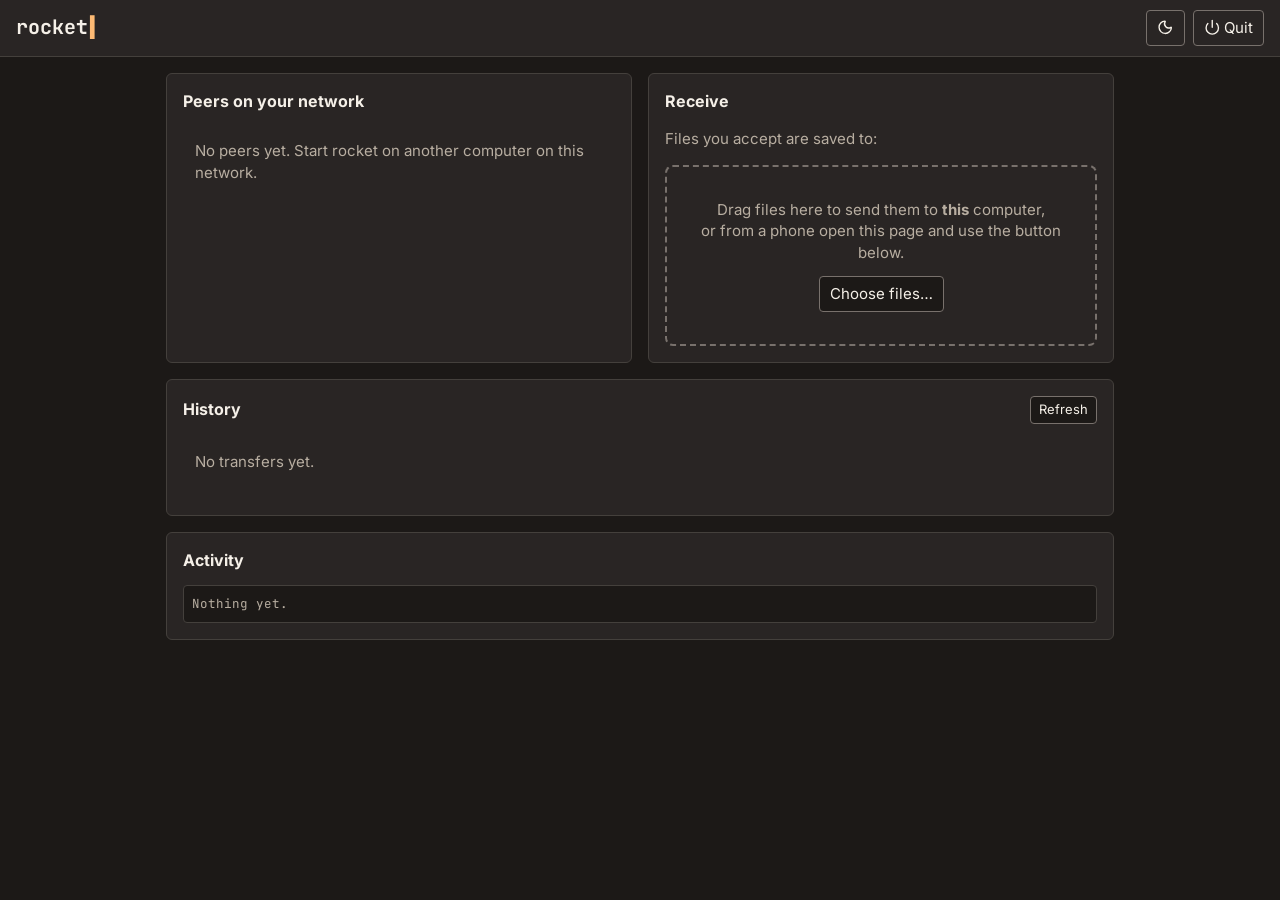
==== web/index.html @ 2f435c1a "feat: transfer manager, cancel and history Add a transfer manager that tracks transfers in both dire" ====
<!doctype html>
<html lang="en" data-theme="dark">
<head>
<meta charset="utf-8">
<meta name="viewport" content="width=device-width, initial-scale=1">
<meta name="color-scheme" content="dark light">
<title>rocket - LAN file transfer</title>
<script src="theme.js"></script>
<link rel="stylesheet" href="styles.css">
<script src="app.js" defer></script>
<script src="vendor/alpine.min.js" defer></script>
</head>
<body>
<a class="skip" href="#main">Skip to content</a>
<div x-data="app()" x-init="init()">
  <header class="bar" role="banner">
    <h1 class="mono">rocket</h1>
    <span class="muted" x-show="self.name">this host: <strong x-text="self.name"></strong>
      <span class="fp mono" x-text="self.fingerprint"></span></span>
    <div class="hdrtools">
      <button type="button" class="themebtn ghost" :aria-pressed="theme==='light'" @click="toggleTheme()"
        :title="theme==='dark' ? 'Switch to light theme' : 'Switch to dark theme'">
        <svg class="ico" aria-hidden="true"><use :href="theme==='dark' ? 'icons.svg#i-moon' : 'icons.svg#i-sun'"></use></svg>
        <span class="sr">Toggle theme</span>
      </button>
      <button type="button" class="ghost" @click="quit()" title="Quit rocket">
        <svg class="ico" aria-hidden="true"><use href="icons.svg#i-power"></use></svg> Quit
      </button>
    </div>
  </header>

  <main id="main">
    <!-- Incoming offers (trust-on-first-use prompts) -->
    <section aria-label="Incoming" x-show="offers.length">
      <template x-for="o in offers" :key="o.id">
        <div class="offer">
          <div><strong x-text="o.sender_name"></strong> wants to send you
            <template x-if="o.files <= 1">
              <span><strong x-text="o.name"></strong> <span class="muted" x-text="fmtSize(o.size)"></span></span>
            </template>
            <template x-if="o.files > 1">
              <span><strong x-text="o.files + ' files'"></strong> <span class="muted" x-text="fmtSize(o.size)"></span></span>
            </template>
          </div>
          <ul class="plain meta" x-show="o.files > 1" aria-label="First items in this offer">
            <template x-for="n in (o.names || [])" :key="n"><li x-text="n"></li></template>
            <li x-show="(o.names || []).length >= 5">…</li>
          </ul>
          <div class="meta" x-show="o.sender_fp">fingerprint <span x-text="o.sender_fp"></span></div>
          <div class="row">
            <label class="check" x-show="o.sender_fp"><input type="checkbox" x-model="o._trust"> Always accept from this host</label>
            <button type="button" class="primary" @click="decide(o, true)">Accept</button>
            <button type="button" @click="decide(o, false)">Decline</button>
          </div>
        </div>
      </template>
    </section>

    <div class="grid">
      <!-- Peers + send -->
      <section class="card" aria-label="Peers">
        <h2>Peers on your network</h2>
        <ul class="plain">
          <template x-for="p in peers" :key="p.fp">
            <li class="peer">
              <svg class="ico" aria-hidden="true"><use href="icons.svg#i-monitor"></use></svg>
              <div class="who">
                <div class="nm" x-text="p.name"></div>
                <div class="fp" x-text="p.fp + ' · ' + p.os"></div>
              </div>
              <div class="act">
                <button type="button" class="primary" @click="pickFor(p, false)">Send files…</button>
                <button type="button" @click="pickFor(p, true)">Send folder…</button>
              </div>
            </li>
          </template>
        </ul>
        <p class="empty" x-show="!peers.length">No peers yet. Start rocket on another computer on this network.</p>
        <input type="file" x-ref="file" class="sr" multiple tabindex="-1" aria-hidden="true" @change="onPicked('file')">
        <input type="file" x-ref="folder" class="sr" webkitdirectory multiple tabindex="-1" aria-hidden="true" @change="onPicked('folder')">
      </section>

      <!-- Receive + drop -->
      <section class="card" aria-label="Receive">
        <h2>Receive</h2>
        <p class="muted">Files you accept are saved to:</p>
        <p class="mono" x-text="self.downloadDir"></p>
        <div class="drop" :class="{over:dragOver}"
          @dragover.prevent="dragOver=true" @dragleave="dragOver=false" @drop.prevent="onDrop($event)">
          Drag files here to send them to <strong>this</strong> computer,<br>or from a phone open this page and use the button below.
          <div style="margin-top:12px"><button type="button" @click="$refs.drop.click()">Choose files…</button></div>
          <input type="file" x-ref="drop" class="sr" multiple @change="onDropPick()">
        </div>
      </section>
    </div>

    <!-- Transfers in flight -->
    <section class="card" style="margin-top:16px" x-show="xferList().length" aria-label="Transfers">
      <h2>Transfers</h2>
      <template x-for="x in xferList()" :key="x.id">
        <div class="xfer">
          <div class="label">
            <span><span class="state" :class="x.dir==='in'?'ok':'warn'" x-text="x.dir==='in'?'▼ in':'▲ out'"></span>
              <span x-text="x.name"></span>
              <span class="muted" x-show="x.peer" x-text="(x.dir==='in' ? 'from ' : 'to ') + x.peer"></span>
              <span class="muted" x-show="x.state==='waiting'">waiting for the receiver…</span></span>
            <span class="row-tools">
              <span class="mono" x-text="pct(x.sent,x.total)+'%'"></span>
              <button type="button" class="small" x-show="!x.local" @click="cancel(x)"
                :aria-label="'Cancel ' + x.name">Cancel</button>
            </span>
          </div>
          <div class="muted mono" x-show="x.files > 1 && x.fileIndex"
            x-text="'file ' + x.fileIndex + ' of ' + x.files + ': ' + (x.file || '')"></div>
          <div class="track"><div class="fill" :class="x.dir" :style="`width:${pct(x.sent,x.total)}%`"></div></div>
        </div>
      </template>
    </section>

    <!-- History -->
    <section class="card" style="margin-top:16px" aria-labelledby="hist-h">
      <div class="hist-head">
        <h2 id="hist-h">History</h2>
        <span class="row-tools">
          <button type="button" class="small" @click="loadHistory()">Refresh</button>
          <button type="button" class="small" x-show="history.length" @click="clearHistory()">Clear history</button>
        </span>
      </div>
      <ul class="plain hist">
        <template x-for="h in history" :key="h.id + h.ended">
          <li>
            <span class="state" :class="resultClass(h.result)" x-text="resultWord(h.result)"></span>
            <span x-text="h.dir==='in' ? '▼' : '▲'" aria-hidden="true"></span>
            <span class="sr" x-text="h.dir==='in' ? 'received' : 'sent'"></span>
            <strong x-text="countWhat(h.name || '(nothing)', h.files)"></strong>
            <span class="muted" x-text="(h.dir==='in' ? 'from ' : 'to ') + h.peer_name"></span>
            <span class="muted mono" x-text="fmtSize(h.bytes)"></span>
            <span class="muted mono" x-text="when(h.ended)"></span>
            <div class="muted" x-show="h.error && h.result !== 'ok'" x-text="h.error"></div>
          </li>
        </template>
      </ul>
      <p class="empty" x-show="!history.length">No transfers yet.</p>
    </section>

    <!-- Activity -->
    <section class="card" style="margin-top:16px" aria-label="Activity">
      <h2>Activity</h2>
      <div class="log" aria-live="polite">
        <template x-for="(l,i) in logLines" :key="i">
          <div><span class="t" x-text="l.t"></span><span x-text="l.m"></span></div>
        </template>
        <div class="empty" x-show="!logLines.length">Nothing yet.</div>
      </div>
    </section>
  </main>
</div>
</body>
</html>
---- web/styles.css ----
/* rocket design tokens. Dark is the default; web/theme.js sets data-theme
   before first paint. Warm palette shared with netdiag; WCAG AA contrast.
   Status is never colour alone: every state carries a shape and a word. */
:root,:root[data-theme=dark]{color-scheme:dark;
--bg:#1c1917;--bg-elev:#292524;--bg-elev2:#231f1d;--line:#44403c;--line-strong:#78716c;
--fg:#f5f0e8;--fg-muted:#b8aea1;--accent:#fb923c;--accent-fg:#1c1917;--link:#fdba74;
--ok:#34d399;--warn:#facc15;--bad:#f87171;--info:#a78bfa;--focus:#fde68a;
--warnbg:#3a2f0d;--badbg:#3b1a1a;--okbg:#12291f;--infobg:#261d3d;
--shadow:rgba(0,0,0,.5);--shadow-soft:rgba(0,0,0,.35);--backdrop:rgba(0,0,0,.5)}
:root[data-theme=light]{color-scheme:light;
--bg:#faf7f2;--bg-elev:#f3eee6;--bg-elev2:#ebe4d9;--line:#d6cfc4;--line-strong:#8a8178;
--fg:#292524;--fg-muted:#57534e;--accent:#c2410c;--accent-fg:#ffffff;--link:#9a3412;
--ok:#166534;--warn:#854d0e;--bad:#b91c1c;--info:#6d28d9;--focus:#1d4ed8;
--warnbg:#fef3c7;--badbg:#fee2e2;--okbg:#dcfce7;--infobg:#ede9fe;
--shadow:rgba(41,37,36,.18);--shadow-soft:rgba(41,37,36,.12);--backdrop:rgba(41,37,36,.35)}
:root{--muted:var(--fg-muted);--panel:var(--bg-elev);--radius:4px;
--font-ui:Inter,system-ui,-apple-system,"Segoe UI",Roboto,sans-serif;
--font-mono:"JetBrains Mono",ui-monospace,Consolas,"Cascadia Mono",monospace;
--s1:4px;--s2:8px;--s3:12px;--s4:16px;--s5:24px;--s6:32px}
@font-face{font-family:"Inter";src:url(vendor/fonts/Inter-Variable-latin.woff2) format("woff2");font-weight:100 900;font-style:normal;font-display:swap}
@font-face{font-family:"JetBrains Mono";src:url(vendor/fonts/JetBrainsMono-latin-400.woff2) format("woff2");font-weight:400;font-style:normal;font-display:swap}
@font-face{font-family:"JetBrains Mono";src:url(vendor/fonts/JetBrainsMono-latin-700.woff2) format("woff2");font-weight:700;font-style:normal;font-display:swap}
*{box-sizing:border-box}
body{margin:0;background:var(--bg);color:var(--fg);font:15px/1.45 var(--font-ui)}
a{color:var(--link)}
:focus-visible{outline:3px solid var(--focus);outline-offset:2px}
.sr{position:absolute;width:1px;height:1px;overflow:hidden;clip:rect(0 0 0 0);white-space:nowrap}
.skip{position:absolute;left:-999px}.skip:focus{left:8px;top:8px;background:var(--bg);padding:6px;z-index:9}

.bar{display:flex;gap:16px;align-items:center;flex-wrap:wrap;padding:10px 16px;background:var(--panel);border-bottom:1px solid var(--line)}
h1{margin:0;font-size:20px}
h1.mono::after{content:"\258D" / "";color:var(--link);margin-left:2px}
h2{font-size:16px;margin:0 0 var(--s3)}
main{padding:16px;max-width:980px;margin:0 auto}
button,input,select{font:inherit;color:var(--fg);background:var(--bg);border:1px solid var(--line-strong);border-radius:var(--radius);padding:6px 10px;min-height:34px}
button{cursor:pointer}button:disabled{opacity:.55;cursor:not-allowed}
button.primary{background:var(--accent);color:var(--accent-fg);border-color:var(--accent);font-weight:600}
button.ghost{background:none}
.hdrtools{display:flex;gap:8px;align-items:center;margin-left:auto}
.ico{width:1.1em;height:1.1em;vertical-align:-0.15em;fill:none;stroke:currentColor;stroke-width:2;stroke-linecap:round;stroke-linejoin:round}
.mono{font-family:var(--font-mono)}
.muted{color:var(--muted)}

.grid{display:grid;grid-template-columns:repeat(auto-fit,minmax(300px,1fr));gap:var(--s4)}
.card{background:var(--panel);border:1px solid var(--line);border-radius:6px;padding:var(--s4)}

/* Peer list */
ul.plain{list-style:none;margin:0;padding:0}
.peer{display:flex;align-items:center;gap:var(--s3);padding:var(--s3);border:1px solid var(--line);border-radius:var(--radius);margin-bottom:var(--s2);background:var(--bg)}
.peer .who{min-width:0}
.peer .nm{font-weight:600}
.peer .fp{font-family:var(--font-mono);font-size:12px;color:var(--muted)}
.peer .act{margin-left:auto;display:flex;gap:var(--s2)}
.empty{color:var(--muted);padding:var(--s3)}

/* Status shapes: word + shape, never colour alone */
.state{display:inline-flex;align-items:center;gap:4px;font-size:12px;font-weight:600;padding:1px 8px;border-radius:10px;border:1px solid var(--line-strong)}
.state.ok{border-color:var(--ok);color:var(--ok);background:var(--okbg)}
.state.warn{border-color:var(--warn);color:var(--fg);background:var(--warnbg)}
.state.bad{border-color:var(--bad);color:var(--fg);background:var(--badbg)}

/* Incoming offer prompt */
.offer{border:1px solid var(--warn);border-left-width:4px;background:var(--warnbg);border-radius:var(--radius);padding:var(--s3);margin-bottom:var(--s2)}
.offer .meta{font-family:var(--font-mono);font-size:12px;color:var(--fg)}
.offer .row{display:flex;gap:var(--s2);align-items:center;flex-wrap:wrap;margin-top:var(--s2)}
label.check{display:inline-flex;flex-direction:row;align-items:center;gap:6px;font-size:13px;color:var(--fg)}

/* Progress */
.xfer{margin:var(--s2) 0}
.xfer .label{display:flex;justify-content:space-between;font-size:13px;margin-bottom:3px}
.track{height:6px;background:var(--bg-elev2);border-radius:3px;overflow:hidden}
.fill{height:100%;background:var(--accent);transition:width .1s linear}
.fill.in{background:var(--ok)}
.row-tools{display:inline-flex;gap:var(--s2);align-items:center}
button.small{min-height:28px;padding:2px 8px;font-size:13px}

/* History */
.hist-head{display:flex;justify-content:space-between;align-items:center;gap:var(--s2);flex-wrap:wrap;margin-bottom:var(--s2)}
.hist-head h2{margin:0}
.hist li{display:flex;flex-wrap:wrap;gap:6px var(--s2);align-items:center;padding:var(--s2) 0;border-bottom:1px solid var(--line);font-size:13px}
.hist li>div{flex-basis:100%}

/* Drop zone */
.drop{border:2px dashed var(--line-strong);border-radius:8px;padding:var(--s6);text-align:center;color:var(--muted)}
.drop.over{border-color:var(--accent);color:var(--fg);background:var(--bg-elev2)}

/* Activity log */
.log{font-family:var(--font-mono);font-size:12.5px;max-height:220px;overflow:auto;background:var(--bg);border:1px solid var(--line);border-radius:var(--radius);padding:var(--s2)}
.log div{padding:1px 0}
.log .t{color:var(--muted);margin-right:6px}

.themebtn[aria-pressed=true]{border-color:var(--accent);color:var(--accent)}
@media (prefers-reduced-motion:reduce){*{transition:none!important}}
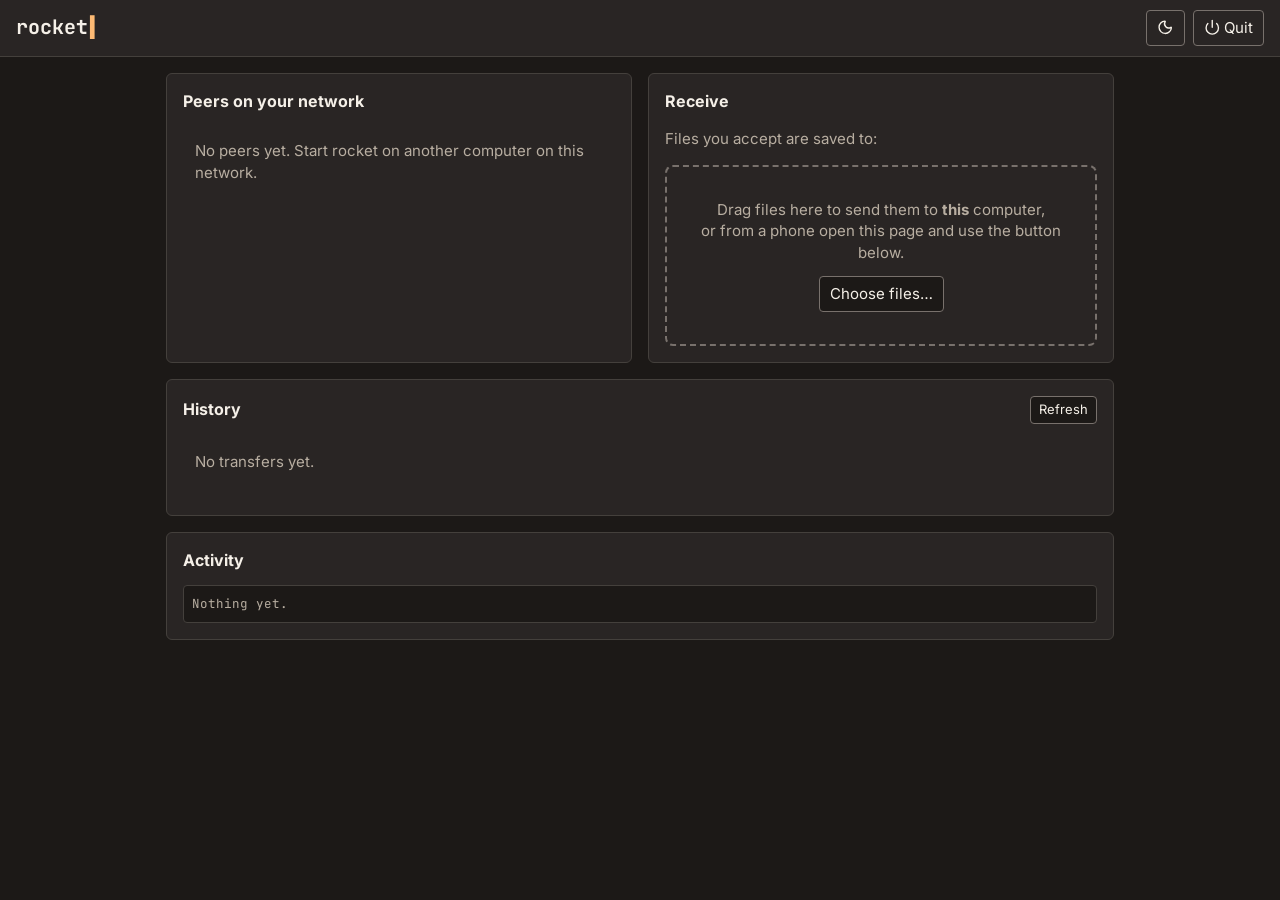
==== commit f1a52e0b: "feat: mDNS discovery alongside the UDP beacon Split internal/discovery into registry.go, beacon.go a" ====
--- a/web/index.html
+++ b/web/index.html
@@ -66,7 +66,7 @@
               <svg class="ico" aria-hidden="true"><use href="icons.svg#i-monitor"></use></svg>
               <div class="who">
                 <div class="nm" x-text="p.name"></div>
-                <div class="fp" x-text="p.fp + ' · ' + p.os"></div>
+                <div class="fp" x-text="peerMeta(p)"></div>
               </div>
               <div class="act">
                 <button type="button" class="primary" @click="pickFor(p, false)">Send files…</button>
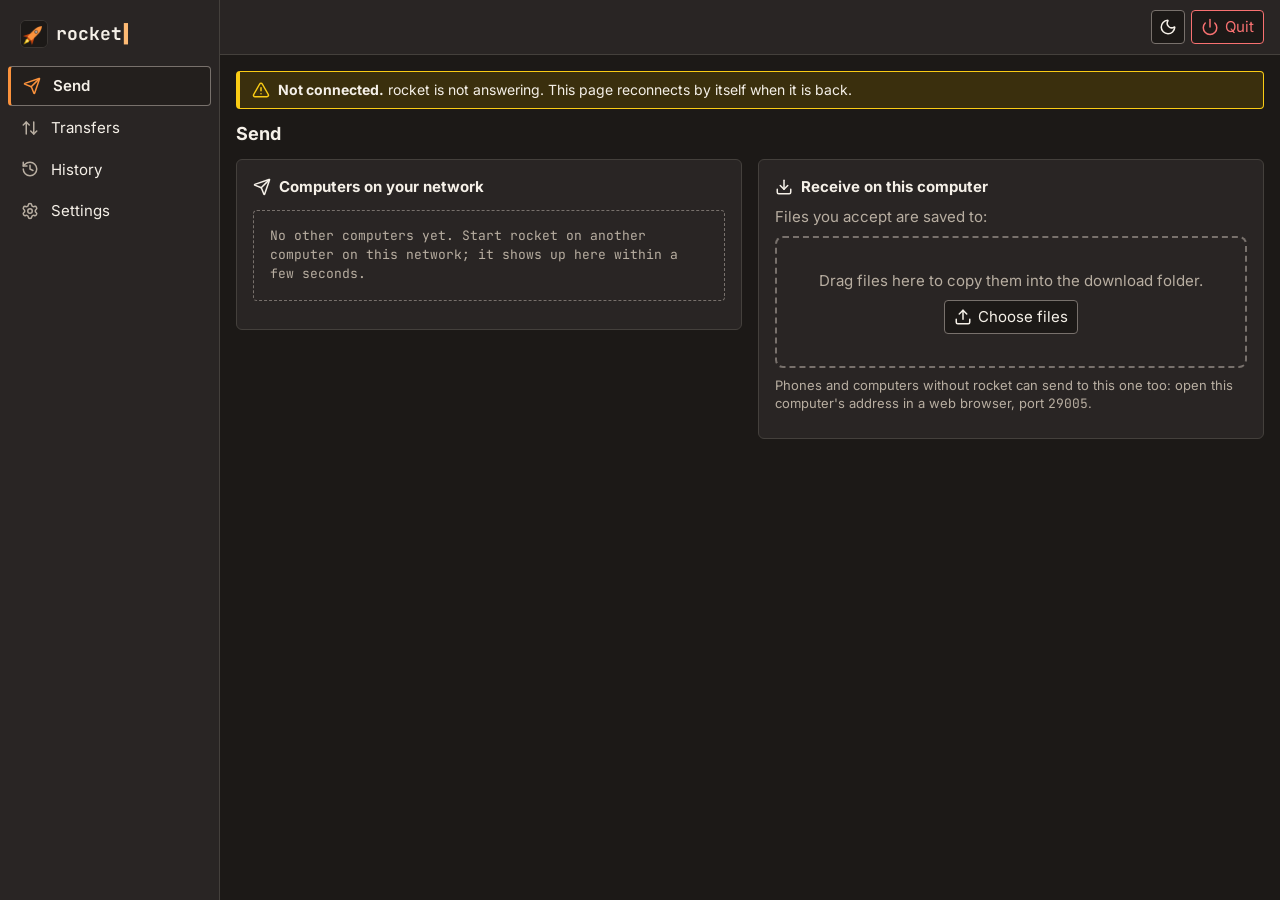
==== commit badd52f2: "feat: netdiag app shell, Settings view, drop page and app icons Rebuild the web UI into the netdiag " ====
--- a/web/index.html
+++ b/web/index.html
@@ -5,6 +5,7 @@
 <meta name="viewport" content="width=device-width, initial-scale=1">
 <meta name="color-scheme" content="dark light">
 <title>rocket - LAN file transfer</title>
+<link rel="icon" type="image/png" href="favicon.png">
 <script src="theme.js"></script>
 <link rel="stylesheet" href="styles.css">
 <script src="app.js" defer></script>
@@ -12,148 +13,232 @@
 </head>
 <body>
 <a class="skip" href="#main">Skip to content</a>
-<div x-data="app()" x-init="init()">
-  <header class="bar" role="banner">
-    <h1 class="mono">rocket</h1>
-    <span class="muted" x-show="self.name">this host: <strong x-text="self.name"></strong>
-      <span class="fp mono" x-text="self.fingerprint"></span></span>
-    <div class="hdrtools">
-      <button type="button" class="themebtn ghost" :aria-pressed="theme==='light'" @click="toggleTheme()"
-        :title="theme==='dark' ? 'Switch to light theme' : 'Switch to dark theme'">
-        <svg class="ico" aria-hidden="true"><use :href="theme==='dark' ? 'icons.svg#i-moon' : 'icons.svg#i-sun'"></use></svg>
-        <span class="sr">Toggle theme</span>
-      </button>
-      <button type="button" class="ghost" @click="quit()" title="Quit rocket">
-        <svg class="ico" aria-hidden="true"><use href="icons.svg#i-power"></use></svg> Quit
-      </button>
-    </div>
-  </header>
-
-  <main id="main">
-    <!-- Incoming offers (trust-on-first-use prompts) -->
-    <section aria-label="Incoming" x-show="offers.length">
+<div class="shell" :class="{navopen: navOpen}" x-data="app()" x-init="init()" @keydown.escape.window="navOpen && closeNav()">
+  <aside class="sidebar" id="sidebar">
+    <div class="brand mono" aria-hidden="true"><img src="favicon.png" alt=""><span>rocket</span></div>
+    <nav aria-label="Main">
+      <ul class="plain navlist">
+        <template x-for="v in navItems" :key="v.id">
+          <li><button type="button" class="navitem" :id="'nav-' + v.id" :aria-current="view === v.id ? 'page' : null" :title="v.label" @click="showView(v.id)">
+            <svg class="ico" aria-hidden="true" focusable="false"><use :href="'icons.svg#i-' + v.icon"></use></svg><span class="lbl" x-text="v.label"></span>
+            <span class="count" :class="{hot: v.id === 'transfers' && offers.length}" x-show="navCount(v.id) > 0" x-text="navCount(v.id)"></span>
+            <span class="sr" x-show="navCount(v.id) > 0" x-text="navCountText(v.id)"></span>
+          </button></li>
+        </template>
+      </ul>
+    </nav>
+  </aside>
+
+  <div class="content">
+    <header class="topbar bar" role="banner">
+      <button type="button" class="menubtn" x-ref="menuBtn" :aria-expanded="navOpen ? 'true' : 'false'" aria-controls="sidebar" @click="navOpen = !navOpen">
+        <svg class="ico" aria-hidden="true" focusable="false"><use href="icons.svg#i-menu"></use></svg>Menu</button>
+      <h1 class="mono">rocket</h1>
+      <p class="selfline" x-show="self.name" x-cloak>
+        <span class="muted">This computer:</span> <strong class="wrapany" x-text="self.name"></strong>
+        <span class="fp mono muted" :title="'Fingerprint ' + self.fingerprint" x-text="self.fingerprint"></span>
+      </p>
+      <div class="hdrtools">
+        <button type="button" class="iconbtn themebtn" :aria-pressed="theme === 'light' ? 'true' : 'false'" @click="toggleTheme()" title="Light theme">
+          <svg class="ico" aria-hidden="true" focusable="false"><use :href="theme === 'light' ? 'icons.svg#i-sun' : 'icons.svg#i-moon'"></use></svg><span class="sr">Light theme</span></button>
+        <button type="button" class="danger" :disabled="stopped" @click="quit()" title="Stop rocket on this computer">
+          <svg class="ico" aria-hidden="true" focusable="false"><use href="icons.svg#i-power"></use></svg>Quit</button>
+      </div>
+    </header>
+
+    <!-- Incoming offers: a sticky prompt above every view. -->
+    <section class="offers" aria-label="Incoming offers" x-show="offers.length" x-cloak>
       <template x-for="o in offers" :key="o.id">
-        <div class="offer">
-          <div><strong x-text="o.sender_name"></strong> wants to send you
-            <template x-if="o.files <= 1">
-              <span><strong x-text="o.name"></strong> <span class="muted" x-text="fmtSize(o.size)"></span></span>
-            </template>
-            <template x-if="o.files > 1">
-              <span><strong x-text="o.files + ' files'"></strong> <span class="muted" x-text="fmtSize(o.size)"></span></span>
-            </template>
-          </div>
-          <ul class="plain meta" x-show="o.files > 1" aria-label="First items in this offer">
-            <template x-for="n in (o.names || [])" :key="n"><li x-text="n"></li></template>
-            <li x-show="(o.names || []).length >= 5">…</li>
-          </ul>
-          <div class="meta" x-show="o.sender_fp">fingerprint <span x-text="o.sender_fp"></span></div>
-          <div class="row">
-            <label class="check" x-show="o.sender_fp"><input type="checkbox" x-model="o._trust"> Always accept from this host</label>
-            <button type="button" class="primary" @click="decide(o, true)">Accept</button>
-            <button type="button" @click="decide(o, false)">Decline</button>
+        <div class="offer" role="group" :aria-label="'Offer from ' + o.sender_name">
+          <svg class="ico s-warn" aria-hidden="true" focusable="false"><use href="icons.svg#i-download"></use></svg>
+          <div class="otext">
+            <p><strong x-text="o.sender_name"></strong> wants to send you
+              <strong x-text="offerWhat(o)"></strong>
+              <span class="muted" x-show="o.size" x-text="'(' + fmtSize(o.size) + ')'"></span>
+              <span class="muted" x-show="o.from_browser">from a web browser</span></p>
+            <p class="names" x-show="o.files > 1 && (o.names || []).length" x-text="namesLine(o)"></p>
+            <p class="fp" x-show="o.sender_fp"><span class="muted">Fingerprint</span> <span x-text="o.sender_fp"></span></p>
+          </div>
+          <div class="oacts">
+            <button type="button" class="primary" @click="decide(o, true, false)" :aria-label="'Accept ' + offerWhat(o) + ' from ' + o.sender_name">
+              <svg class="ico" aria-hidden="true" focusable="false"><use href="icons.svg#i-check"></use></svg>Accept</button>
+            <button type="button" x-show="o.sender_fp" @click="decide(o, true, true)">
+              <svg class="ico" aria-hidden="true" focusable="false"><use href="icons.svg#i-shield-check"></use></svg>Always accept from this host</button>
+            <button type="button" @click="decide(o, false, false)" :aria-label="'Decline ' + offerWhat(o) + ' from ' + o.sender_name">
+              <svg class="ico" aria-hidden="true" focusable="false"><use href="icons.svg#i-x"></use></svg>Decline</button>
           </div>
         </div>
       </template>
     </section>
-
-    <div class="grid">
-      <!-- Peers + send -->
-      <section class="card" aria-label="Peers">
-        <h2>Peers on your network</h2>
-        <ul class="plain">
-          <template x-for="p in peers" :key="p.fp">
-            <li class="peer">
-              <svg class="ico" aria-hidden="true"><use href="icons.svg#i-monitor"></use></svg>
-              <div class="who">
-                <div class="nm" x-text="p.name"></div>
-                <div class="fp" x-text="peerMeta(p)"></div>
+    <!-- Screen readers hear offers and completions here. -->
+    <div class="sr" role="status" aria-live="polite" aria-atomic="true" x-text="announce"></div>
+
+    <main id="main" tabindex="-1">
+      <div class="alert warn" role="status" x-show="stopped" x-cloak>
+        <svg class="ico s-warn" aria-hidden="true" focusable="false"><use href="icons.svg#i-triangle-alert"></use></svg>
+        <span><strong>rocket has stopped.</strong> You can close this tab. Start rocket again to send or receive.</span></div>
+      <div class="alert warn" role="status" x-show="offline && !stopped" x-cloak>
+        <svg class="ico s-warn" aria-hidden="true" focusable="false"><use href="icons.svg#i-triangle-alert"></use></svg>
+        <span><strong>Not connected.</strong> rocket is not answering. This page reconnects by itself when it is back.</span></div>
+
+      <!-- Send -->
+      <section id="view-send" aria-labelledby="h-send" x-show="view === 'send'">
+        <div class="viewhead"><h2 id="h-send" tabindex="-1">Send</h2></div>
+        <div class="grid">
+          <section class="card" aria-labelledby="h-peers">
+            <h3 id="h-peers"><svg class="ico" aria-hidden="true" focusable="false"><use href="icons.svg#i-send"></use></svg>Computers on your network</h3>
+            <ul class="plain" aria-label="Computers running rocket">
+              <template x-for="p in peers" :key="p.fp">
+                <li class="peer">
+                  <svg class="ico" aria-hidden="true" focusable="false"><use href="icons.svg#i-monitor"></use></svg>
+                  <div class="who">
+                    <div class="nm" x-text="p.name"></div>
+                    <div class="meta" x-text="peerMeta(p)"></div>
+                  </div>
+                  <div class="act">
+                    <button type="button" class="primary" :disabled="stopped" @click="pickFor(p, false)" :aria-label="'Send files to ' + p.name">
+                      <svg class="ico" aria-hidden="true" focusable="false"><use href="icons.svg#i-file"></use></svg>Send files</button>
+                    <button type="button" :disabled="stopped" @click="pickFor(p, true)" :aria-label="'Send a folder to ' + p.name">
+                      <svg class="ico" aria-hidden="true" focusable="false"><use href="icons.svg#i-folder"></use></svg>Send folder</button>
+                  </div>
+                </li>
+              </template>
+            </ul>
+            <p class="empty" x-show="!peers.length">No other computers yet. Start rocket on another computer on this network; it shows up here within a few seconds.</p>
+            <input type="file" x-ref="file" class="sr" multiple tabindex="-1" aria-hidden="true" @change="onPicked('file')">
+            <input type="file" x-ref="folder" class="sr" webkitdirectory multiple tabindex="-1" aria-hidden="true" @change="onPicked('folder')">
+          </section>
+
+          <section class="card" aria-labelledby="h-here">
+            <h3 id="h-here"><svg class="ico" aria-hidden="true" focusable="false"><use href="icons.svg#i-download"></use></svg>Receive on this computer</h3>
+            <p class="muted">Files you accept are saved to:</p>
+            <p class="mono wrapany" x-text="self.downloadDir"></p>
+            <div class="drop" :class="{over: dragOver}"
+                 @dragover.prevent="dragOver = true" @dragleave="dragOver = false" @drop.prevent="onDrop($event)">
+              <p>Drag files here to copy them into the download folder.</p>
+              <p><button type="button" :disabled="stopped" @click="$refs.drop.click()">
+                <svg class="ico" aria-hidden="true" focusable="false"><use href="icons.svg#i-upload"></use></svg>Choose files</button></p>
+              <input type="file" x-ref="drop" class="sr" multiple tabindex="-1" aria-hidden="true" @change="onDropPick()">
+            </div>
+            <p class="sub">Phones and computers without rocket can send to this one too: open this computer's address in a web browser, port <span class="mono" x-text="self.port || 29005"></span>.</p>
+          </section>
+        </div>
+      </section>
+
+      <!-- Transfers -->
+      <section id="view-transfers" aria-labelledby="h-transfers" x-show="view === 'transfers'" x-cloak>
+        <div class="viewhead"><h2 id="h-transfers" tabindex="-1">Transfers</h2></div>
+        <ul class="plain" aria-label="Transfers in progress">
+          <template x-for="x in xferList()" :key="x.id">
+            <li class="xfer">
+              <div class="xhead">
+                <span class="state" :class="x.state === 'waiting' ? 'warn' : 'info'">
+                  <svg class="ico" aria-hidden="true" focusable="false"><use :href="'icons.svg#i-' + xferIcon(x)"></use></svg><span x-text="xferWord(x)"></span></span>
+                <span class="xname"><strong x-text="countWhat(x.name, x.files)"></strong>
+                  <span class="muted" x-show="x.peer" x-text="(x.dir === 'in' ? 'from ' : 'to ') + x.peer"></span></span>
+                <button type="button" class="small" x-show="!x.local" :disabled="stopped" @click="cancel(x)" :aria-label="'Cancel ' + countWhat(x.name, x.files)">
+                  <svg class="ico" aria-hidden="true" focusable="false"><use href="icons.svg#i-square"></use></svg>Cancel</button>
               </div>
-              <div class="act">
-                <button type="button" class="primary" @click="pickFor(p, false)">Send files…</button>
-                <button type="button" @click="pickFor(p, true)">Send folder…</button>
+              <p class="xfile" x-show="x.files > 1 && x.fileIndex" x-text="'File ' + x.fileIndex + ' of ' + x.files + ': ' + (x.file || '')"></p>
+              <div class="xbar">
+                <div class="track" role="progressbar" aria-valuemin="0" aria-valuemax="100" :aria-valuenow="pct(x.sent, x.total)"
+                     :aria-label="countWhat(x.name, x.files)" :aria-valuetext="pct(x.sent, x.total) + '%, ' + (fmtSize(x.sent) || '0 B') + ' of ' + (fmtSize(x.total) || '0 B')">
+                  <div class="fill" :class="x.dir" :style="'width:' + pct(x.sent, x.total) + '%'"></div>
+                </div>
+                <span class="pct" aria-hidden="true" x-text="pct(x.sent, x.total) + '%'"></span>
               </div>
             </li>
           </template>
         </ul>
-        <p class="empty" x-show="!peers.length">No peers yet. Start rocket on another computer on this network.</p>
-        <input type="file" x-ref="file" class="sr" multiple tabindex="-1" aria-hidden="true" @change="onPicked('file')">
-        <input type="file" x-ref="folder" class="sr" webkitdirectory multiple tabindex="-1" aria-hidden="true" @change="onPicked('folder')">
-      </section>
-
-      <!-- Receive + drop -->
-      <section class="card" aria-label="Receive">
-        <h2>Receive</h2>
-        <p class="muted">Files you accept are saved to:</p>
-        <p class="mono" x-text="self.downloadDir"></p>
-        <div class="drop" :class="{over:dragOver}"
-          @dragover.prevent="dragOver=true" @dragleave="dragOver=false" @drop.prevent="onDrop($event)">
-          Drag files here to send them to <strong>this</strong> computer,<br>or from a phone open this page and use the button below.
-          <div style="margin-top:12px"><button type="button" @click="$refs.drop.click()">Choose files…</button></div>
-          <input type="file" x-ref="drop" class="sr" multiple @change="onDropPick()">
-        </div>
-      </section>
-    </div>
-
-    <!-- Transfers in flight -->
-    <section class="card" style="margin-top:16px" x-show="xferList().length" aria-label="Transfers">
-      <h2>Transfers</h2>
-      <template x-for="x in xferList()" :key="x.id">
-        <div class="xfer">
-          <div class="label">
-            <span><span class="state" :class="x.dir==='in'?'ok':'warn'" x-text="x.dir==='in'?'▼ in':'▲ out'"></span>
-              <span x-text="x.name"></span>
-              <span class="muted" x-show="x.peer" x-text="(x.dir==='in' ? 'from ' : 'to ') + x.peer"></span>
-              <span class="muted" x-show="x.state==='waiting'">waiting for the receiver…</span></span>
-            <span class="row-tools">
-              <span class="mono" x-text="pct(x.sent,x.total)+'%'"></span>
-              <button type="button" class="small" x-show="!x.local" @click="cancel(x)"
-                :aria-label="'Cancel ' + x.name">Cancel</button>
-            </span>
-          </div>
-          <div class="muted mono" x-show="x.files > 1 && x.fileIndex"
-            x-text="'file ' + x.fileIndex + ' of ' + x.files + ': ' + (x.file || '')"></div>
-          <div class="track"><div class="fill" :class="x.dir" :style="`width:${pct(x.sent,x.total)}%`"></div></div>
-        </div>
-      </template>
-    </section>
-
-    <!-- History -->
-    <section class="card" style="margin-top:16px" aria-labelledby="hist-h">
-      <div class="hist-head">
-        <h2 id="hist-h">History</h2>
-        <span class="row-tools">
-          <button type="button" class="small" @click="loadHistory()">Refresh</button>
-          <button type="button" class="small" x-show="history.length" @click="clearHistory()">Clear history</button>
-        </span>
-      </div>
-      <ul class="plain hist">
-        <template x-for="h in history" :key="h.id + h.ended">
-          <li>
-            <span class="state" :class="resultClass(h.result)" x-text="resultWord(h.result)"></span>
-            <span x-text="h.dir==='in' ? '▼' : '▲'" aria-hidden="true"></span>
-            <span class="sr" x-text="h.dir==='in' ? 'received' : 'sent'"></span>
-            <strong x-text="countWhat(h.name || '(nothing)', h.files)"></strong>
-            <span class="muted" x-text="(h.dir==='in' ? 'from ' : 'to ') + h.peer_name"></span>
-            <span class="muted mono" x-text="fmtSize(h.bytes)"></span>
-            <span class="muted mono" x-text="when(h.ended)"></span>
-            <div class="muted" x-show="h.error && h.result !== 'ok'" x-text="h.error"></div>
-          </li>
-        </template>
-      </ul>
-      <p class="empty" x-show="!history.length">No transfers yet.</p>
-    </section>
-
-    <!-- Activity -->
-    <section class="card" style="margin-top:16px" aria-label="Activity">
-      <h2>Activity</h2>
-      <div class="log" aria-live="polite">
-        <template x-for="(l,i) in logLines" :key="i">
-          <div><span class="t" x-text="l.t"></span><span x-text="l.m"></span></div>
-        </template>
-        <div class="empty" x-show="!logLines.length">Nothing yet.</div>
-      </div>
-    </section>
-  </main>
+        <p class="empty" x-show="!xferList().length">Nothing is moving right now. Transfers show up here while they run; finished ones are in History.</p>
+
+        <section class="card" aria-labelledby="h-activity" style="margin-top:var(--s4)">
+          <h3 id="h-activity">Recent activity</h3>
+          <div class="log">
+            <template x-for="l in logLines" :key="l.id">
+              <div><span class="t" x-text="l.t"></span><span x-text="l.m"></span></div>
+            </template>
+            <div class="muted" x-show="!logLines.length">Nothing yet.</div>
+          </div>
+        </section>
+      </section>
+
+      <!-- History -->
+      <section id="view-history" aria-labelledby="h-history" x-show="view === 'history'" x-cloak>
+        <div class="viewhead">
+          <h2 id="h-history" tabindex="-1">History</h2>
+          <div class="tools">
+            <button type="button" class="small" @click="loadHistory()">
+              <svg class="ico" aria-hidden="true" focusable="false"><use href="icons.svg#i-refresh-cw"></use></svg>Refresh</button>
+            <button type="button" class="small danger" x-show="history.length" :disabled="stopped" @click="clearHistory()">
+              <svg class="ico" aria-hidden="true" focusable="false"><use href="icons.svg#i-trash-2"></use></svg>Clear history</button>
+          </div>
+        </div>
+        <div class="alert error" role="alert" x-show="historyError" x-text="historyError"></div>
+        <div class="histbox" x-show="history.length">
+          <ul class="plain hist" aria-label="Past transfers, newest first">
+            <template x-for="h in history" :key="h.id + h.ended">
+              <li>
+                <span class="state" :class="resultClass(h.result)">
+                  <svg class="ico" aria-hidden="true" focusable="false"><use :href="'icons.svg#i-' + resultIcon(h.result)"></use></svg><span x-text="resultWord(h.result)"></span></span>
+                <span class="hwhat">
+                  <span class="hdir"><svg class="ico s-muted" aria-hidden="true" focusable="false"><use :href="h.dir === 'in' ? 'icons.svg#i-arrow-down' : 'icons.svg#i-arrow-up'"></use></svg><span class="sr" x-text="h.dir === 'in' ? 'Received' : 'Sent'"></span></span>
+                  <strong x-text="countWhat(h.name || '(nothing)', h.files)"></strong>
+                  <span class="muted" x-text="(h.dir === 'in' ? 'from ' : 'to ') + (h.peer_name || 'unknown')"></span></span>
+                <span class="hmeta" x-text="fmtSize(h.bytes) || '0 B'"></span>
+                <span class="hmeta"><time :datetime="h.ended" x-text="when(h.ended)"></time></span>
+                <span class="herr" x-show="h.error && h.result !== 'ok'" x-text="h.error"></span>
+              </li>
+            </template>
+          </ul>
+        </div>
+        <p class="empty" x-show="!history.length && !historyError">No transfers yet.</p>
+      </section>
+
+      <!-- Settings -->
+      <section id="view-settings" aria-labelledby="h-settings" x-show="view === 'settings'" x-cloak>
+        <div class="viewhead"><h2 id="h-settings" tabindex="-1">Settings</h2></div>
+        <form class="sform" @submit.prevent="saveSettings()" novalidate>
+          <div class="alert error" role="alert" x-show="settingsError" x-text="settingsError"></div>
+          <div class="alert ok" role="status" x-show="settingsMsg">
+            <svg class="ico s-ok" aria-hidden="true" focusable="false"><use href="icons.svg#i-circle-check"></use></svg><span x-text="settingsMsg"></span></div>
+          <fieldset>
+            <legend><svg class="ico" aria-hidden="true" focusable="false"><use href="icons.svg#i-laptop"></use></svg>This computer</legend>
+            <label for="set-name">Device name</label>
+            <input type="text" id="set-name" x-model="draft.device_name" autocomplete="off" spellcheck="false" maxlength="64" aria-describedby="set-name-hint">
+            <p class="hint" id="set-name-hint">The name other computers see. A new name is used after rocket restarts.</p>
+            <p class="alert warn" role="status" x-show="settings.restart_required">
+              <svg class="ico s-warn" aria-hidden="true" focusable="false"><use href="icons.svg#i-triangle-alert"></use></svg>
+              <span>Restart rocket to use the new name. Other computers still see <strong x-text="self.name"></strong>.</span></p>
+            <label for="set-dir">Download folder</label>
+            <input type="text" id="set-dir" class="mono" x-model="draft.download_dir" autocomplete="off" spellcheck="false" aria-describedby="set-dir-hint">
+            <p class="hint" id="set-dir-hint">Where received files are saved. Leave empty for the default (Downloads/rocket). Used from the next transfer.</p>
+          </fieldset>
+          <fieldset>
+            <legend><svg class="ico" aria-hidden="true" focusable="false"><use href="icons.svg#i-shield-check"></use></svg>Trusted senders</legend>
+            <label class="check"><input type="checkbox" x-model="draft.auto_accept_trusted" aria-describedby="set-auto-hint"> Accept files from trusted senders without asking</label>
+            <p class="hint" id="set-auto-hint">A sender becomes trusted when you press <strong>Always accept from this host</strong>. Turn this off to be asked every time.</p>
+            <ul class="plain trusted" aria-label="Trusted senders" x-show="trusted.length">
+              <template x-for="t in trusted" :key="t.fingerprint">
+                <li>
+                  <svg class="ico s-muted" aria-hidden="true" focusable="false"><use href="icons.svg#i-fingerprint"></use></svg>
+                  <div class="who"><strong x-text="t.name || 'unnamed'"></strong>
+                    <div class="meta" x-text="t.fingerprint + ' · trusted ' + when(t.approved_at)"></div></div>
+                  <button type="button" class="small danger" :disabled="stopped" @click="revoke(t)" :aria-label="'Stop trusting ' + (t.name || t.fingerprint)">
+                    <svg class="ico" aria-hidden="true" focusable="false"><use href="icons.svg#i-x"></use></svg>Revoke</button>
+                </li>
+              </template>
+            </ul>
+            <p class="empty" x-show="!trusted.length">No trusted senders. Every offer asks first.</p>
+          </fieldset>
+          <div class="actions">
+            <button type="submit" class="primary" :disabled="stopped || saving || !settingsLoaded">Save</button>
+            <button type="button" :disabled="saving" @click="loadSettings()">Undo changes</button>
+          </div>
+        </form>
+      </section>
+    </main>
+  </div>
 </div>
 </body>
 </html>
--- a/web/styles.css
+++ b/web/styles.css
@@ -1,6 +1,11 @@
-/* rocket design tokens. Dark is the default; web/theme.js sets data-theme
-   before first paint. Warm palette shared with netdiag; WCAG AA contrast.
-   Status is never colour alone: every state carries a shape and a word. */
+/* rocket design tokens, shared with netdiag. Dark is the default; web/theme.js
+   sets data-theme before first paint. Contrast, WCAG 2.x ratios (computed by
+   netdiag for the same tokens): every text pair >= 4.5:1, UI/icon pairs >= 3:1.
+   dark:  fg/bg 15.4  fg-muted/bg-elev 6.9  link/bg 10.4  ok/bg-elev 7.9  warn/bg-elev 9.9  bad/bg-elev 5.5
+          accent-fg/accent 7.7  accent/bg 7.7 (UI)  warn/warnbg 8.6  bad/badbg 5.6  ok/okbg 8.0  focus/bg 14.0
+   light: fg/bg 14.2  fg-muted/bg-elev 6.6  link/bg-elev2 5.8  ok/bg-elev2 5.7  warn/warnbg 6.2  bad/bg-elev 5.6
+          accent-fg/accent 5.2  accent/bg 4.9 (UI)  bad/badbg 5.3  ok/okbg 6.5  focus/bg 6.3
+   Status is never colour alone: every state carries a shape (icon) and a word. */
 :root,:root[data-theme=dark]{color-scheme:dark;
 --bg:#1c1917;--bg-elev:#292524;--bg-elev2:#231f1d;--line:#44403c;--line-strong:#78716c;
 --fg:#f5f0e8;--fg-muted:#b8aea1;--accent:#fb923c;--accent-fg:#1c1917;--link:#fdba74;
@@ -17,77 +22,200 @@
 --font-ui:Inter,system-ui,-apple-system,"Segoe UI",Roboto,sans-serif;
 --font-mono:"JetBrains Mono",ui-monospace,Consolas,"Cascadia Mono",monospace;
 --s1:4px;--s2:8px;--s3:12px;--s4:16px;--s5:24px;--s6:32px}
+/* Latin subsets, SIL OFL (see vendor/fonts/OFL-*.txt). Fallback stacks keep layout if these fail. */
 @font-face{font-family:"Inter";src:url(vendor/fonts/Inter-Variable-latin.woff2) format("woff2");font-weight:100 900;font-style:normal;font-display:swap}
 @font-face{font-family:"JetBrains Mono";src:url(vendor/fonts/JetBrainsMono-latin-400.woff2) format("woff2");font-weight:400;font-style:normal;font-display:swap}
 @font-face{font-family:"JetBrains Mono";src:url(vendor/fonts/JetBrainsMono-latin-700.woff2) format("woff2");font-weight:700;font-style:normal;font-display:swap}
+
+/* Base */
 *{box-sizing:border-box}
+html{-webkit-text-size-adjust:100%}
 body{margin:0;background:var(--bg);color:var(--fg);font:15px/1.45 var(--font-ui)}
-a{color:var(--link)}
+a{color:var(--link);text-decoration:underline}a.skip{text-decoration:none}
 :focus-visible{outline:3px solid var(--focus);outline-offset:2px}
+[x-cloak]{display:none!important}
 .sr{position:absolute;width:1px;height:1px;overflow:hidden;clip:rect(0 0 0 0);white-space:nowrap}
-.skip{position:absolute;left:-999px}.skip:focus{left:8px;top:8px;background:var(--bg);padding:6px;z-index:9}
-
-.bar{display:flex;gap:16px;align-items:center;flex-wrap:wrap;padding:10px 16px;background:var(--panel);border-bottom:1px solid var(--line)}
-h1{margin:0;font-size:20px}
-h1.mono::after{content:"\258D" / "";color:var(--link);margin-left:2px}
-h2{font-size:16px;margin:0 0 var(--s3)}
-main{padding:16px;max-width:980px;margin:0 auto}
-button,input,select{font:inherit;color:var(--fg);background:var(--bg);border:1px solid var(--line-strong);border-radius:var(--radius);padding:6px 10px;min-height:34px}
-button{cursor:pointer}button:disabled{opacity:.55;cursor:not-allowed}
+.skip{position:absolute;left:-999px}.skip:focus{left:8px;top:8px;background:var(--bg);padding:6px;z-index:40}
+h1{margin:0;font-size:18px}
+h2{margin:0;font-size:18px}
+h3{margin:0 0 var(--s2);font-size:15px}
+p{margin:var(--s2) 0}
+.mono{font-family:var(--font-mono)}
+.muted,.sub{color:var(--muted)}
+.sub{font-size:13px}
+ul.plain{list-style:none;margin:0;padding:0}
+.wrapany{overflow-wrap:anywhere}
+
+/* Controls */
+label{display:flex;flex-direction:column;font-size:13px;color:var(--muted);gap:2px}
+input,select,button{font:inherit;color:var(--fg);background:var(--bg);border:1px solid var(--line-strong);border-radius:var(--radius);padding:5px 9px;min-height:34px}
+input[type=text]{background:var(--bg-elev2);width:100%}
+input::placeholder{color:var(--fg-muted);opacity:1}
+button{cursor:pointer;display:inline-flex;align-items:center;justify-content:center;gap:6px;white-space:nowrap}
+button:disabled{opacity:.55;cursor:not-allowed}
+input:hover,select:hover,button:hover:not(:disabled){border-color:var(--fg-muted)}
 button.primary{background:var(--accent);color:var(--accent-fg);border-color:var(--accent);font-weight:600}
-button.ghost{background:none}
-.hdrtools{display:flex;gap:8px;align-items:center;margin-left:auto}
-.ico{width:1.1em;height:1.1em;vertical-align:-0.15em;fill:none;stroke:currentColor;stroke-width:2;stroke-linecap:round;stroke-linejoin:round}
-.mono{font-family:var(--font-mono)}
-.muted{color:var(--muted)}
-
-.grid{display:grid;grid-template-columns:repeat(auto-fit,minmax(300px,1fr));gap:var(--s4)}
-.card{background:var(--panel);border:1px solid var(--line);border-radius:6px;padding:var(--s4)}
-
-/* Peer list */
-ul.plain{list-style:none;margin:0;padding:0}
-.peer{display:flex;align-items:center;gap:var(--s3);padding:var(--s3);border:1px solid var(--line);border-radius:var(--radius);margin-bottom:var(--s2);background:var(--bg)}
-.peer .who{min-width:0}
-.peer .nm{font-weight:600}
-.peer .fp{font-family:var(--font-mono);font-size:12px;color:var(--muted)}
-.peer .act{margin-left:auto;display:flex;gap:var(--s2)}
-.empty{color:var(--muted);padding:var(--s3)}
-
-/* Status shapes: word + shape, never colour alone */
-.state{display:inline-flex;align-items:center;gap:4px;font-size:12px;font-weight:600;padding:1px 8px;border-radius:10px;border:1px solid var(--line-strong)}
-.state.ok{border-color:var(--ok);color:var(--ok);background:var(--okbg)}
-.state.warn{border-color:var(--warn);color:var(--fg);background:var(--warnbg)}
-.state.bad{border-color:var(--bad);color:var(--fg);background:var(--badbg)}
-
-/* Incoming offer prompt */
-.offer{border:1px solid var(--warn);border-left-width:4px;background:var(--warnbg);border-radius:var(--radius);padding:var(--s3);margin-bottom:var(--s2)}
-.offer .meta{font-family:var(--font-mono);font-size:12px;color:var(--fg)}
-.offer .row{display:flex;gap:var(--s2);align-items:center;flex-wrap:wrap;margin-top:var(--s2)}
-label.check{display:inline-flex;flex-direction:row;align-items:center;gap:6px;font-size:13px;color:var(--fg)}
-
-/* Progress */
-.xfer{margin:var(--s2) 0}
-.xfer .label{display:flex;justify-content:space-between;font-size:13px;margin-bottom:3px}
-.track{height:6px;background:var(--bg-elev2);border-radius:3px;overflow:hidden}
-.fill{height:100%;background:var(--accent);transition:width .1s linear}
+button.primary:hover:not(:disabled){filter:brightness(1.1);border-color:var(--accent)}
+button.danger{border-color:var(--bad);color:var(--bad)}
+button.danger:hover:not(:disabled){background:var(--badbg)}
+button.small{min-height:30px;padding:2px 8px;font-size:13px}
+input[type=checkbox]{appearance:none;-webkit-appearance:none;width:18px;height:18px;min-height:0;padding:0;border:1px solid var(--line-strong);border-radius:3px;background:var(--bg-elev2);display:inline-grid;place-content:center;flex:none;cursor:pointer}
+input[type=checkbox]::after{content:"";width:10px;height:10px;transform:scale(0);background:var(--accent-fg);clip-path:polygon(14% 44%,0 65%,50% 100%,100% 16%,80% 0,43% 62%)}
+input[type=checkbox]:checked{background:var(--accent);border-color:var(--accent)}
+input[type=checkbox]:checked::after{transform:scale(1)}
+label.check{flex-direction:row;align-items:center;gap:var(--s2);color:var(--fg);font-size:15px}
+
+/* Icons (Lucide sprite, web/icons.svg) */
+.ico{width:18px;height:18px;flex:none;fill:none;stroke:currentColor;stroke-width:2;stroke-linecap:round;stroke-linejoin:round;vertical-align:-0.2em}
+.ico.s-ok{color:var(--ok)}.ico.s-warn{color:var(--warn)}.ico.s-bad{color:var(--bad)}.ico.s-info{color:var(--info)}.ico.s-muted{color:var(--fg-muted)}
+.iconbtn{padding:0;width:34px;height:34px}
+
+/* App shell: sidebar + content (netdiag) */
+.shell{display:grid;grid-template-columns:220px minmax(0,1fr);min-height:100vh}
+.content{min-width:0;display:flex;flex-direction:column}
+.sidebar{position:sticky;top:0;align-self:start;height:100vh;overflow-y:auto;background:var(--bg-elev);border-right:1px solid var(--line);padding:var(--s3) var(--s2)}
+.brand{display:flex;align-items:center;gap:var(--s2);font-weight:700;font-size:18px;padding:var(--s2) var(--s3) var(--s4);color:var(--fg)}
+.brand img{width:28px;height:28px;border-radius:6px}
+.brand span::after,h1.mono::after{content:"\258D" / "";color:var(--link);margin-left:2px}
+.navlist li{margin:2px 0}
+.navitem{display:flex;align-items:center;justify-content:flex-start;gap:var(--s3);width:100%;text-align:left;background:none;border:1px solid transparent;padding:8px var(--s3);position:relative}
+.navitem:hover{background:var(--bg-elev2)}
+.navitem[aria-current=page]{background:var(--bg-elev2);border-color:var(--line-strong);border-left:3px solid var(--accent);font-weight:600}
+.navitem .ico{color:var(--fg-muted)}
+.navitem[aria-current=page] .ico{color:var(--accent)}
+.navitem .count{margin-left:auto;min-width:22px;padding:0 6px;border-radius:10px;border:1px solid var(--line-strong);font-size:12px;font-weight:600;text-align:center;background:var(--bg)}
+.navitem .count.hot{border-color:var(--warn);background:var(--warnbg);color:var(--fg)}
+.menubtn{display:none}
+
+/* Top bar */
+.bar{display:flex;gap:var(--s4);align-items:center;flex-wrap:wrap;padding:10px 16px;background:var(--panel);border-bottom:1px solid var(--line)}
+.selfline{display:flex;align-items:center;gap:var(--s2);flex-wrap:wrap;min-width:0}
+.selfline .fp{font-size:12px}
+.hdrtools{display:flex;gap:6px;align-items:center;margin-left:auto}
+.themebtn[aria-pressed=true]{border-color:var(--line-strong);color:var(--fg)}
+@media (min-width:1100px){.topbar h1{position:absolute;width:1px;height:1px;overflow:hidden;clip:rect(0 0 0 0);white-space:nowrap}}
+
+/* Incoming offers: a sticky prompt above the views */
+.offers{position:sticky;top:0;z-index:10}
+.offer{display:flex;flex-wrap:wrap;align-items:center;gap:var(--s2) var(--s4);padding:var(--s3) var(--s4);background:var(--warnbg);border-bottom:1px solid var(--line);border-left:4px solid var(--warn);box-shadow:0 4px 12px var(--shadow-soft)}
+.offer .otext{flex:1 1 300px;min-width:0;overflow-wrap:anywhere}
+.offer .otext p{margin:2px 0}
+.offer .names{font-family:var(--font-mono);font-size:12px;margin:var(--s1) 0 0}
+.offer .fp{font-family:var(--font-mono);font-size:12px}
+.offer .oacts{display:flex;flex-wrap:wrap;gap:var(--s2)}
+
+/* Views */
+main{padding:var(--s4);max-width:1100px;width:100%}
+.viewhead{display:flex;flex-wrap:wrap;align-items:center;justify-content:space-between;gap:var(--s2);margin:0 0 var(--s3)}
+.viewhead .tools{display:flex;flex-wrap:wrap;gap:var(--s2)}
+.lead{margin:0 0 var(--s4);color:var(--muted)}
+.grid{display:grid;grid-template-columns:repeat(auto-fit,minmax(min(100%,320px),1fr));gap:var(--s4);align-items:start}
+.card{background:var(--panel);border:1px solid var(--line);border-radius:6px;padding:var(--s4);min-width:0}
+.card h3{display:flex;align-items:center;gap:var(--s2)}
+.empty{font-family:var(--font-mono);font-size:13px;color:var(--fg-muted);border:1px dashed var(--line-strong);border-radius:var(--radius);padding:var(--s4);margin:var(--s3) 0;background:var(--bg-elev)}
+.alert{display:flex;align-items:center;flex-wrap:wrap;gap:var(--s2);padding:8px 12px;border-radius:var(--radius);margin:0 0 var(--s3);border:1px solid var(--line);border-left-width:4px;font-size:14px;overflow-wrap:anywhere}
+.alert.warn{background:var(--warnbg);color:var(--fg);border-color:var(--warn)}
+.alert.error{background:var(--badbg);color:var(--fg);border-color:var(--bad)}
+.alert.ok{background:var(--okbg);color:var(--fg);border-color:var(--ok)}
+.alert.info{background:var(--infobg);color:var(--fg);border-color:var(--info)}
+.alert[hidden]{display:none}
+
+/* Peers */
+.peer{display:flex;flex-wrap:wrap;align-items:center;gap:var(--s2) var(--s3);padding:var(--s3);border:1px solid var(--line);border-radius:var(--radius);margin-bottom:var(--s2);background:var(--bg)}
+.peer>.ico{width:24px;height:24px;color:var(--link)}
+.peer .who{flex:1 1 160px;min-width:0}
+.peer .nm{font-weight:600;overflow-wrap:anywhere}
+.peer .meta{font-family:var(--font-mono);font-size:12px;color:var(--muted);overflow-wrap:anywhere}
+.peer .act{display:flex;flex-wrap:wrap;gap:var(--s2)}
+
+/* Drop zone (this computer, and the LAN drop page) */
+.drop{border:2px dashed var(--line-strong);border-radius:8px;padding:var(--s5) var(--s4);text-align:center;color:var(--muted)}
+.drop.over{border-color:var(--accent);color:var(--fg);background:var(--bg-elev2)}
+.drop .big{font-size:17px;min-height:48px;padding:10px 22px}
+.drop .ico.hero{width:36px;height:36px;color:var(--link)}
+
+/* Status chips: word + shape */
+.state{display:inline-flex;align-items:center;gap:4px;font-size:12px;font-weight:600;padding:1px 8px;border-radius:10px;border:1px solid var(--line-strong);color:var(--fg);white-space:nowrap}
+.state .ico{width:14px;height:14px}
+.state.ok{border-color:var(--ok);background:var(--okbg)}.state.ok .ico{color:var(--ok)}
+.state.warn{border-color:var(--warn);background:var(--warnbg)}.state.warn .ico{color:var(--warn)}
+.state.bad{border-color:var(--bad);background:var(--badbg)}.state.bad .ico{color:var(--bad)}
+.state.info{border-color:var(--info);background:var(--infobg)}.state.info .ico{color:var(--info)}
+
+/* Transfers */
+.xfer{padding:var(--s3);border:1px solid var(--line);border-radius:var(--radius);background:var(--bg);margin-bottom:var(--s2)}
+.xhead{display:flex;flex-wrap:wrap;align-items:center;gap:var(--s2) var(--s3)}
+.xname{flex:1 1 200px;min-width:0;overflow-wrap:anywhere}
+.xname strong{font-weight:600}
+.xfile{font-family:var(--font-mono);font-size:12px;color:var(--muted);margin:var(--s1) 0 0;overflow-wrap:anywhere}
+.xbar{display:flex;align-items:center;gap:var(--s3);margin-top:var(--s2)}
+.xbar .pct{font-family:var(--font-mono);font-size:13px;min-width:4.5ch;text-align:right}
+.track{flex:1;height:6px;background:var(--bg-elev2);border:1px solid var(--line);border-radius:3px;overflow:hidden}
+.fill{height:100%;background:var(--accent)}
 .fill.in{background:var(--ok)}
-.row-tools{display:inline-flex;gap:var(--s2);align-items:center}
-button.small{min-height:28px;padding:2px 8px;font-size:13px}
+
+/* Activity log */
+.log{font-family:var(--font-mono);font-size:12.5px;max-height:260px;overflow:auto;background:var(--bg-elev2);border:1px solid var(--line-strong);border-radius:var(--radius);padding:var(--s2) var(--s3)}
+.log div{padding:1px 0;overflow-wrap:anywhere}
+.log .t{color:var(--muted);margin-right:6px}
 
 /* History */
-.hist-head{display:flex;justify-content:space-between;align-items:center;gap:var(--s2);flex-wrap:wrap;margin-bottom:var(--s2)}
-.hist-head h2{margin:0}
-.hist li{display:flex;flex-wrap:wrap;gap:6px var(--s2);align-items:center;padding:var(--s2) 0;border-bottom:1px solid var(--line);font-size:13px}
-.hist li>div{flex-basis:100%}
-
-/* Drop zone */
-.drop{border:2px dashed var(--line-strong);border-radius:8px;padding:var(--s6);text-align:center;color:var(--muted)}
-.drop.over{border-color:var(--accent);color:var(--fg);background:var(--bg-elev2)}
-
-/* Activity log */
-.log{font-family:var(--font-mono);font-size:12.5px;max-height:220px;overflow:auto;background:var(--bg);border:1px solid var(--line);border-radius:var(--radius);padding:var(--s2)}
-.log div{padding:1px 0}
-.log .t{color:var(--muted);margin-right:6px}
-
-.themebtn[aria-pressed=true]{border-color:var(--accent);color:var(--accent)}
-@media (prefers-reduced-motion:reduce){*{transition:none!important}}
+.hist li{display:flex;flex-wrap:wrap;align-items:center;gap:var(--s1) var(--s3);padding:var(--s2) var(--s3);border-bottom:1px solid var(--line)}
+.hist li:last-child{border-bottom:0}
+.hist .hwhat{flex:1 1 220px;min-width:0;overflow-wrap:anywhere}
+.hist .hdir{display:inline-flex;align-items:center;gap:4px}
+.hist .hmeta{font-family:var(--font-mono);font-size:12px;color:var(--muted);white-space:nowrap}
+.hist .herr{flex-basis:100%;font-size:13px;color:var(--muted);overflow-wrap:anywhere}
+.histbox{background:var(--panel);border:1px solid var(--line);border-radius:6px}
+
+/* Settings */
+.sform{max-width:720px}
+.sform fieldset{border:1px solid var(--line);border-radius:var(--radius);padding:var(--s2) var(--s4) var(--s4);margin:0 0 var(--s4);background:var(--bg-elev);min-width:0}
+.sform legend{display:flex;align-items:center;gap:6px;padding:0 var(--s2);font-weight:600;font-size:13px;text-transform:uppercase;letter-spacing:.06em;color:var(--fg-muted)}
+.sform label{margin:var(--s2) 0 var(--s1)}
+.sform .hint{font-size:13px;color:var(--muted);margin:var(--s1) 0 var(--s2)}
+.sform .actions{display:flex;flex-wrap:wrap;gap:var(--s2);align-items:center}
+.trusted li{display:flex;flex-wrap:wrap;align-items:center;gap:var(--s2) var(--s3);padding:var(--s2) 0;border-bottom:1px solid var(--line)}
+.trusted li:last-child{border-bottom:0}
+.trusted .who{flex:1 1 200px;min-width:0;overflow-wrap:anywhere}
+.trusted .meta{font-family:var(--font-mono);font-size:12px;color:var(--muted)}
+
+/* LAN drop page: one centred card */
+.droppage .bar .brand{padding:0}
+.droppage main{max-width:720px;margin:0 auto}
+.dropcard h1{margin-bottom:var(--s2)}
+.dropcard .drop{margin:var(--s3) 0}
+.dropcard #files{margin-top:var(--s3)}
+
+/* Rail, then a Menu button on narrow screens (netdiag breakpoints) */
+@media (max-width:1099px){
+.shell{grid-template-columns:56px minmax(0,1fr)}
+.sidebar{padding:var(--s2) var(--s1)}
+.sidebar .brand{justify-content:center;padding:var(--s2) 0 var(--s3)}
+.sidebar .brand span{display:none}
+.navitem{justify-content:center;padding:8px 0}
+.navitem .lbl{position:absolute;width:1px;height:1px;overflow:hidden;clip:rect(0 0 0 0);white-space:nowrap}
+.navitem .count{position:absolute;top:0;right:0;min-width:18px;padding:0 4px;font-size:11px}
+}
+@media (max-width:759px){
+.shell{grid-template-columns:minmax(0,1fr)}
+.sidebar{display:none;position:static;height:auto;border-right:0;border-bottom:1px solid var(--line)}
+.navopen .sidebar{display:block}
+.sidebar .brand{display:none}
+.navitem{justify-content:flex-start;padding:8px var(--s3)}
+.navitem .lbl{position:static;width:auto;height:auto;overflow:visible;clip:auto}
+.navitem .count{position:static;margin-left:auto}
+.menubtn{display:inline-flex}
+.bar{gap:var(--s2) var(--s3);padding:8px 12px}
+.selfline{order:3;flex-basis:100%}
+main{padding:var(--s3)}
+.offer{padding:var(--s3)}
+.drop{padding:var(--s4) var(--s3)}
+}
+
+/* Motion is opt-in: reduced motion keeps the static layout. */
+@media (prefers-reduced-motion:no-preference){
+.fill{transition:width .2s linear}
+.offer{animation:offerin .18s ease-out}
+@keyframes offerin{from{transform:translateY(-6px);opacity:0}to{transform:none;opacity:1}}
+}
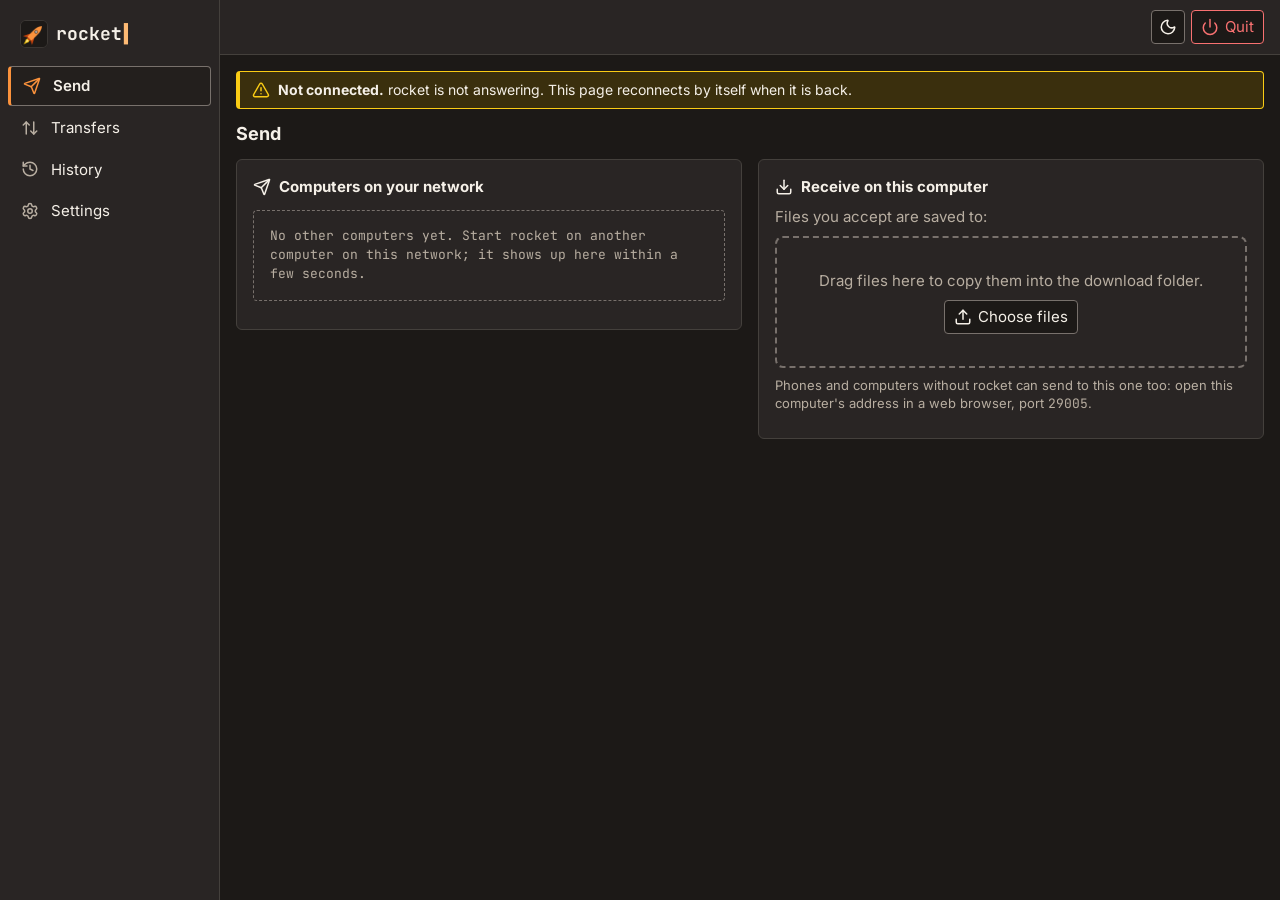
==== commit 345889ee: "fix: address independent review findings Peer resolution: a full fingerprint matches only that exact" ====
--- a/web/index.html
+++ b/web/index.html
@@ -47,7 +47,7 @@
     </header>
 
     <!-- Incoming offers: a sticky prompt above every view. -->
-    <section class="offers" aria-label="Incoming offers" x-show="offers.length" x-cloak>
+    <section class="offers" x-ref="offers" aria-label="Incoming offers" x-show="offers.length" x-cloak>
       <template x-for="o in offers" :key="o.id">
         <div class="offer" role="group" :aria-label="'Offer from ' + o.sender_name">
           <svg class="ico s-warn" aria-hidden="true" focusable="false"><use href="icons.svg#i-download"></use></svg>
--- a/web/styles.css
+++ b/web/styles.css
@@ -96,7 +96,9 @@
 @media (min-width:1100px){.topbar h1{position:absolute;width:1px;height:1px;overflow:hidden;clip:rect(0 0 0 0);white-space:nowrap}}
 
 /* Incoming offers: a sticky prompt above the views */
-.offers{position:sticky;top:0;z-index:10}
+/* Capped and scrollable, so a stack of offers never covers the whole view
+   (or hides later offers' buttons) on a small screen. */
+.offers{position:sticky;top:0;z-index:10;max-height:50vh;overflow-y:auto;overscroll-behavior:contain}
 .offer{display:flex;flex-wrap:wrap;align-items:center;gap:var(--s2) var(--s4);padding:var(--s3) var(--s4);background:var(--warnbg);border-bottom:1px solid var(--line);border-left:4px solid var(--warn);box-shadow:0 4px 12px var(--shadow-soft)}
 .offer .otext{flex:1 1 300px;min-width:0;overflow-wrap:anywhere}
 .offer .otext p{margin:2px 0}
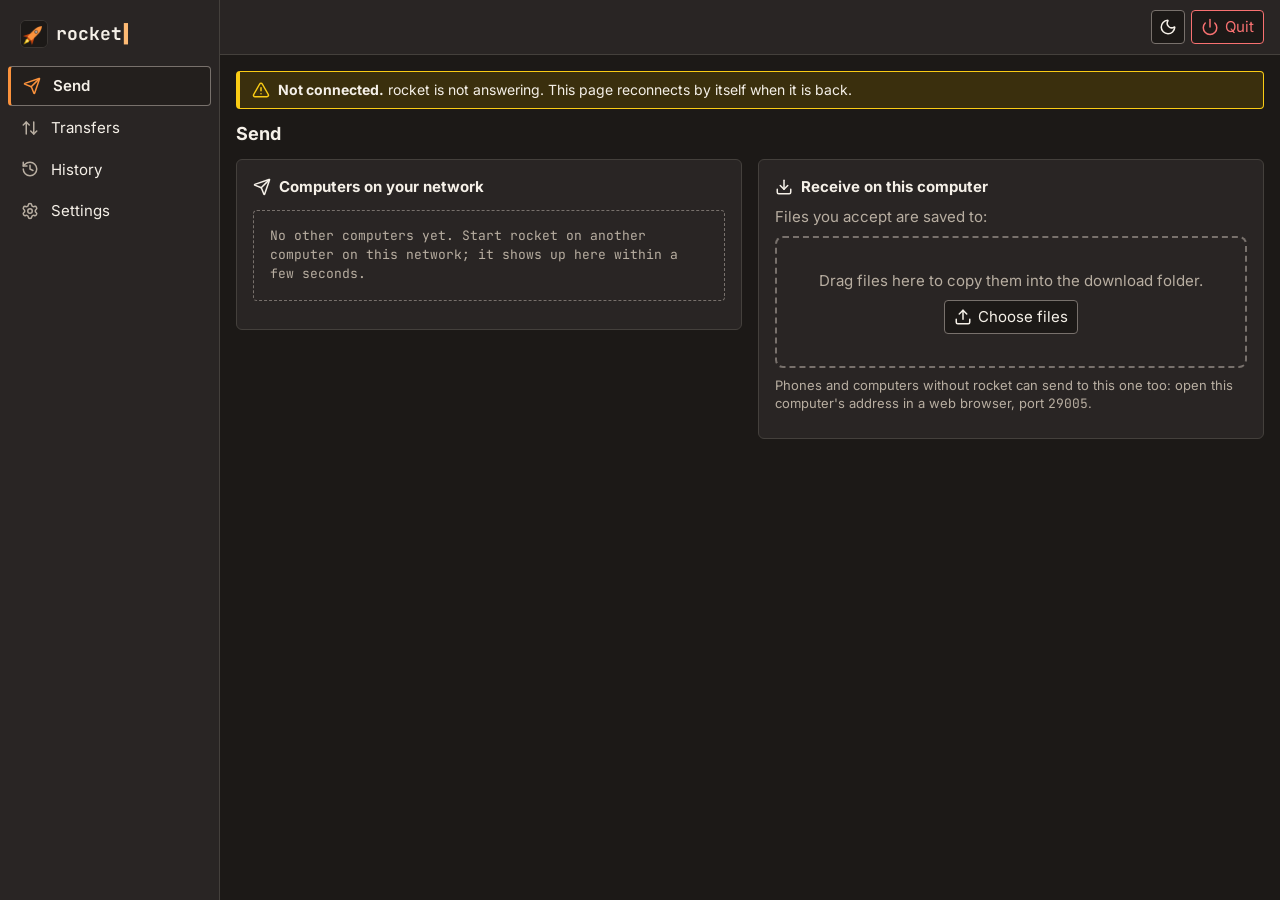
==== commit 1a512cdb: "fix(web): stop the app initialising twice Alpine v3 calls init() on the x-data object by itself, so " ====
--- a/web/index.html
+++ b/web/index.html
@@ -13,7 +13,7 @@
 </head>
 <body>
 <a class="skip" href="#main">Skip to content</a>
-<div class="shell" :class="{navopen: navOpen}" x-data="app()" x-init="init()" @keydown.escape.window="navOpen && closeNav()">
+<div class="shell" :class="{navopen: navOpen}" x-data="app()" @keydown.escape.window="navOpen && closeNav()">
   <aside class="sidebar" id="sidebar">
     <div class="brand mono" aria-hidden="true"><img src="favicon.png" alt=""><span>rocket</span></div>
     <nav aria-label="Main">
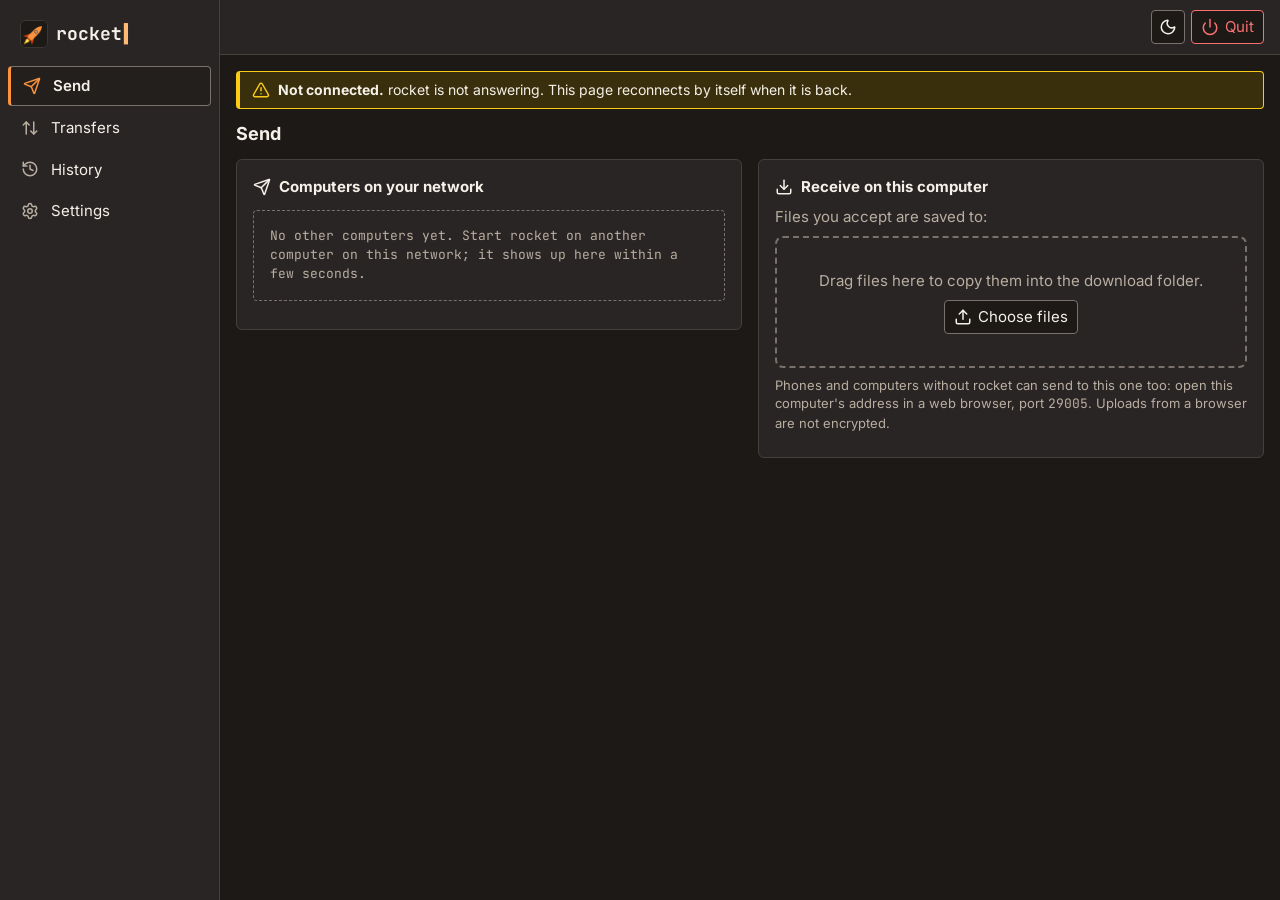
==== commit cc25dc93: "feat: desktop UI, CLI and MCP for encryption and resume The web UI shows an Encrypted / Not encrypte" ====
--- a/web/index.html
+++ b/web/index.html
@@ -55,7 +55,9 @@
             <p><strong x-text="o.sender_name"></strong> wants to send you
               <strong x-text="offerWhat(o)"></strong>
               <span class="muted" x-show="o.size" x-text="'(' + fmtSize(o.size) + ')'"></span>
-              <span class="muted" x-show="o.from_browser">from a web browser</span></p>
+              <span class="muted" x-show="o.from_browser">from a web browser</span>
+              <span class="state sec" x-show="!o.from_browser"><svg class="ico" aria-hidden="true" focusable="false"><use href="icons.svg#i-lock"></use></svg>Encrypted</span>
+              <span class="state nosec" x-show="o.from_browser"><svg class="ico" aria-hidden="true" focusable="false"><use href="icons.svg#i-lock-open"></use></svg>Not encrypted</span></p>
             <p class="names" x-show="o.files > 1 && (o.names || []).length" x-text="namesLine(o)"></p>
             <p class="fp" x-show="o.sender_fp"><span class="muted">Fingerprint</span> <span x-text="o.sender_fp"></span></p>
           </div>
@@ -87,15 +89,18 @@
         <div class="grid">
           <section class="card" aria-labelledby="h-peers">
             <h3 id="h-peers"><svg class="ico" aria-hidden="true" focusable="false"><use href="icons.svg#i-send"></use></svg>Computers on your network</h3>
+            <p class="sub secnote" x-show="peers.some((p) => peerOK(p))"><svg class="ico s-ok" aria-hidden="true" focusable="false"><use href="icons.svg#i-lock"></use></svg>Files you send to these computers are encrypted on the way. Names and sizes are not.</p>
             <ul class="plain" aria-label="Computers running rocket">
               <template x-for="p in peers" :key="p.fp">
-                <li class="peer">
+                <li class="peer" :class="{old: !peerOK(p)}">
                   <svg class="ico" aria-hidden="true" focusable="false"><use href="icons.svg#i-monitor"></use></svg>
                   <div class="who">
-                    <div class="nm" x-text="p.name"></div>
+                    <div class="nm"><span x-text="p.name"></span>
+                      <span class="state warn" x-show="!peerOK(p)"><svg class="ico" aria-hidden="true" focusable="false"><use href="icons.svg#i-triangle-alert"></use></svg>Needs update</span></div>
                     <div class="meta" x-text="peerMeta(p)"></div>
                   </div>
-                  <div class="act">
+                  <p class="upd" x-show="!peerOK(p)" x-text="peerUpdateText(p)"></p>
+                  <div class="act" x-show="peerOK(p)">
                     <button type="button" class="primary" :disabled="stopped" @click="pickFor(p, false)" :aria-label="'Send files to ' + p.name">
                       <svg class="ico" aria-hidden="true" focusable="false"><use href="icons.svg#i-file"></use></svg>Send files</button>
                     <button type="button" :disabled="stopped" @click="pickFor(p, true)" :aria-label="'Send a folder to ' + p.name">
@@ -120,7 +125,7 @@
                 <svg class="ico" aria-hidden="true" focusable="false"><use href="icons.svg#i-upload"></use></svg>Choose files</button></p>
               <input type="file" x-ref="drop" class="sr" multiple tabindex="-1" aria-hidden="true" @change="onDropPick()">
             </div>
-            <p class="sub">Phones and computers without rocket can send to this one too: open this computer's address in a web browser, port <span class="mono" x-text="self.port || 29005"></span>.</p>
+            <p class="sub">Phones and computers without rocket can send to this one too: open this computer's address in a web browser, port <span class="mono" x-text="self.port || 29005"></span>. Uploads from a browser are not encrypted.</p>
           </section>
         </div>
       </section>
@@ -132,14 +137,17 @@
           <template x-for="x in xferList()" :key="x.id">
             <li class="xfer">
               <div class="xhead">
-                <span class="state" :class="x.state === 'waiting' ? 'warn' : 'info'">
-                  <svg class="ico" aria-hidden="true" focusable="false"><use :href="'icons.svg#i-' + xferIcon(x)"></use></svg><span x-text="xferWord(x)"></span></span>
+                <span class="state" :class="xferClass(x)">
+                  <svg class="ico" aria-hidden="true" focusable="false"><use :href="'icons.svg#i-' + xferIcon(x)"></use></svg><span aria-hidden="true" x-text="xferWord(x)"></span><span class="sr" x-text="xferSpoken(x)"></span></span>
                 <span class="xname"><strong x-text="countWhat(x.name, x.files)"></strong>
                   <span class="muted" x-show="x.peer" x-text="(x.dir === 'in' ? 'from ' : 'to ') + x.peer"></span></span>
+                <span class="state sec" x-show="x.encrypted"><svg class="ico" aria-hidden="true" focusable="false"><use href="icons.svg#i-lock"></use></svg>Encrypted</span>
+                <span class="state nosec" x-show="x.encrypted === false && !x.local"><svg class="ico" aria-hidden="true" focusable="false"><use href="icons.svg#i-lock-open"></use></svg>Not encrypted</span>
                 <button type="button" class="small" x-show="!x.local" :disabled="stopped" @click="cancel(x)" :aria-label="'Cancel ' + countWhat(x.name, x.files)">
                   <svg class="ico" aria-hidden="true" focusable="false"><use href="icons.svg#i-square"></use></svg>Cancel</button>
               </div>
-              <p class="xfile" x-show="x.files > 1 && x.fileIndex" x-text="'File ' + x.fileIndex + ' of ' + x.files + ': ' + (x.file || '')"></p>
+              <p class="xfile" x-show="x.state === 'reconnecting'">Connection lost<span x-show="x.retryError" x-text="x.retryError ? ': ' + x.retryError.replace(/[.]$/, '') : ''"></span>. rocket tries again by itself and continues where it stopped.</p>
+              <p class="xfile" x-show="x.state !== 'reconnecting' && x.files > 1 && x.fileIndex" x-text="'File ' + x.fileIndex + ' of ' + x.files + ': ' + (x.file || '')"></p>
               <div class="xbar">
                 <div class="track" role="progressbar" aria-valuemin="0" aria-valuemax="100" :aria-valuenow="pct(x.sent, x.total)"
                      :aria-label="countWhat(x.name, x.files)" :aria-valuetext="pct(x.sent, x.total) + '%, ' + (fmtSize(x.sent) || '0 B') + ' of ' + (fmtSize(x.total) || '0 B')">
@@ -152,6 +160,49 @@
         </ul>
         <p class="empty" x-show="!xferList().length">Nothing is moving right now. Transfers show up here while they run; finished ones are in History.</p>
 
+        <!-- Interrupted: sends to resume, and what this computer kept. -->
+        <section class="card resum" aria-labelledby="h-resume" x-show="resumableCount()" x-cloak>
+          <h3 id="h-resume"><svg class="ico" aria-hidden="true" focusable="false"><use href="icons.svg#i-unplug"></use></svg>Interrupted transfers</h3>
+          <p class="sub">When a connection breaks, what arrived is kept for 24 hours, and the transfer continues where it stopped.</p>
+          <div class="alert error" role="alert" x-show="resumeError" x-text="resumeError"></div>
+          <div x-show="resumable.outgoing.length">
+            <h4 id="h-resume-out">Sends to resume</h4>
+            <ul class="plain kept" aria-labelledby="h-resume-out">
+              <template x-for="o in resumable.outgoing" :key="o.transfer_id">
+                <li>
+                  <span class="state warn"><svg class="ico" aria-hidden="true" focusable="false"><use href="icons.svg#i-unplug"></use></svg>Interrupted</span>
+                  <div class="who"><strong x-text="countWhat(o.name, o.files)"></strong> <span class="muted" x-text="'to ' + o.peer_name"></span>
+                    <div class="meta" x-text="sendMeta(o)"></div></div>
+                  <div class="act">
+                    <button type="button" class="small primary" :disabled="stopped || !!busy[o.transfer_id]" @click="resumeSend(o)" :aria-label="'Resume sending ' + countWhat(o.name, o.files) + ' to ' + o.peer_name">
+                      <svg class="ico" aria-hidden="true" focusable="false"><use href="icons.svg#i-play"></use></svg>Resume</button>
+                    <button type="button" class="small danger" :disabled="stopped || !!busy[o.transfer_id]" @click="discardSend(o)" :aria-label="'Discard the interrupted send of ' + countWhat(o.name, o.files)">
+                      <svg class="ico" aria-hidden="true" focusable="false"><use href="icons.svg#i-trash-2"></use></svg>Discard</button>
+                  </div>
+                </li>
+              </template>
+            </ul>
+          </div>
+          <div x-show="resumable.incoming.length">
+            <h4 id="h-resume-in">Kept on this computer</h4>
+            <p class="sub">These continue by themselves when the sender tries again.</p>
+            <ul class="plain kept" aria-labelledby="h-resume-in">
+              <template x-for="k in resumable.incoming" :key="k.id">
+                <li>
+                  <span class="state warn"><svg class="ico" aria-hidden="true" focusable="false"><use href="icons.svg#i-unplug"></use></svg>Partly received</span>
+                  <div class="who"><strong x-text="countWhat(k.name, k.files)"></strong> <span class="muted" x-text="'from ' + k.sender_name"></span>
+                    <div class="meta" x-text="keptMeta(k)"></div>
+                    <div class="meta wrapany" x-show="k.location" x-text="k.location"></div></div>
+                  <div class="act">
+                    <button type="button" class="small danger" :disabled="stopped || !!busy[k.id]" @click="discardKept(k)" :aria-label="'Discard what arrived of ' + countWhat(k.name, k.files)">
+                      <svg class="ico" aria-hidden="true" focusable="false"><use href="icons.svg#i-trash-2"></use></svg>Discard</button>
+                  </div>
+                </li>
+              </template>
+            </ul>
+          </div>
+        </section>
+
         <section class="card" aria-labelledby="h-activity" style="margin-top:var(--s4)">
           <h3 id="h-activity">Recent activity</h3>
           <div class="log">
@@ -175,6 +226,7 @@
           </div>
         </div>
         <div class="alert error" role="alert" x-show="historyError" x-text="historyError"></div>
+        <div class="alert error" role="alert" x-show="resumeError && view === 'history'" x-text="resumeError"></div>
         <div class="histbox" x-show="history.length">
           <ul class="plain hist" aria-label="Past transfers, newest first">
             <template x-for="h in history" :key="h.id + h.ended">
@@ -185,9 +237,23 @@
                   <span class="hdir"><svg class="ico s-muted" aria-hidden="true" focusable="false"><use :href="h.dir === 'in' ? 'icons.svg#i-arrow-down' : 'icons.svg#i-arrow-up'"></use></svg><span class="sr" x-text="h.dir === 'in' ? 'Received' : 'Sent'"></span></span>
                   <strong x-text="countWhat(h.name || '(nothing)', h.files)"></strong>
                   <span class="muted" x-text="(h.dir === 'in' ? 'from ' : 'to ') + (h.peer_name || 'unknown')"></span></span>
+                <span class="state sec" x-show="showSec(h) && h.encrypted"><svg class="ico" aria-hidden="true" focusable="false"><use href="icons.svg#i-lock"></use></svg>Encrypted</span>
+                <span class="state nosec" x-show="showSec(h) && !h.encrypted"><svg class="ico" aria-hidden="true" focusable="false"><use href="icons.svg#i-lock-open"></use></svg>Not encrypted</span>
                 <span class="hmeta" x-text="fmtSize(h.bytes) || '0 B'"></span>
                 <span class="hmeta"><time :datetime="h.ended" x-text="when(h.ended)"></time></span>
                 <span class="herr" x-show="h.error && h.result !== 'ok'" x-text="h.error"></span>
+                <div class="hacts" x-show="outgoingFor(h)">
+                  <span class="sub" x-text="outgoingFor(h) ? 'Can be resumed until ' + untilText(outgoingFor(h).expires) + '.' : ''"></span>
+                  <button type="button" class="small primary" :disabled="stopped || !!busy[h.id]" @click="resumeSend(outgoingFor(h))" :aria-label="'Resume sending ' + countWhat(h.name, h.files) + ' to ' + h.peer_name">
+                    <svg class="ico" aria-hidden="true" focusable="false"><use href="icons.svg#i-play"></use></svg>Resume</button>
+                  <button type="button" class="small danger" :disabled="stopped || !!busy[h.id]" @click="discardSend(outgoingFor(h))" :aria-label="'Discard the interrupted send of ' + countWhat(h.name, h.files)">
+                    <svg class="ico" aria-hidden="true" focusable="false"><use href="icons.svg#i-trash-2"></use></svg>Discard</button>
+                </div>
+                <div class="hacts" x-show="keptFor(h)">
+                  <span class="sub" x-text="keptFor(h) ? 'Kept: ' + keptMeta(keptFor(h)) + '.' : ''"></span>
+                  <button type="button" class="small danger" :disabled="stopped || !!busy[h.id]" @click="discardKept(keptFor(h))" :aria-label="'Discard what arrived of ' + countWhat(h.name, h.files)">
+                    <svg class="ico" aria-hidden="true" focusable="false"><use href="icons.svg#i-trash-2"></use></svg>Discard</button>
+                </div>
               </li>
             </template>
           </ul>
--- a/web/styles.css
+++ b/web/styles.css
@@ -129,6 +129,21 @@
 .peer .nm{font-weight:600;overflow-wrap:anywhere}
 .peer .meta{font-family:var(--font-mono);font-size:12px;color:var(--muted);overflow-wrap:anywhere}
 .peer .act{display:flex;flex-wrap:wrap;gap:var(--s2)}
+.peer .nm .state{margin-left:var(--s1);vertical-align:1px}
+.peer.old>.ico{color:var(--fg-muted)}
+.peer .upd{flex:1 1 220px;margin:0;font-size:13px;color:var(--muted)}
+.secnote{display:flex;align-items:flex-start;gap:6px;margin:0 0 var(--s3)}
+.secnote .ico{width:16px;height:16px;margin-top:1px}
+
+/* Interrupted transfers (Transfers view) */
+.resum{margin-top:var(--s4)}
+.resum h4{margin:var(--s4) 0 var(--s1);font-size:13px;font-weight:600;text-transform:uppercase;letter-spacing:.06em;color:var(--fg-muted)}
+.resum>.sub{margin-top:0}
+.kept li{display:flex;flex-wrap:wrap;align-items:center;gap:var(--s2) var(--s3);padding:var(--s2) 0;border-bottom:1px solid var(--line)}
+.kept li:last-child{border-bottom:0}
+.kept .who{flex:1 1 220px;min-width:0;overflow-wrap:anywhere}
+.kept .meta{font-family:var(--font-mono);font-size:12px;color:var(--muted)}
+.kept .act{display:flex;flex-wrap:wrap;gap:var(--s2)}
 
 /* Drop zone (this computer, and the LAN drop page) */
 .drop{border:2px dashed var(--line-strong);border-radius:8px;padding:var(--s5) var(--s4);text-align:center;color:var(--muted)}
@@ -143,6 +158,10 @@
 .state.warn{border-color:var(--warn);background:var(--warnbg)}.state.warn .ico{color:var(--warn)}
 .state.bad{border-color:var(--bad);background:var(--badbg)}.state.bad .ico{color:var(--bad)}
 .state.info{border-color:var(--info);background:var(--infobg)}.state.info .ico{color:var(--info)}
+/* Encryption badges: a lock (closed or open) plus the word. */
+.state.sec{font-weight:500}.state.sec .ico{color:var(--ok)}
+.state.nosec{font-weight:500;border-style:dashed;color:var(--fg-muted)}.state.nosec .ico{color:var(--fg-muted)}
+.offer .state{vertical-align:middle;margin-left:var(--s1)}
 
 /* Transfers */
 .xfer{padding:var(--s3);border:1px solid var(--line);border-radius:var(--radius);background:var(--bg);margin-bottom:var(--s2)}
@@ -168,6 +187,8 @@
 .hist .hdir{display:inline-flex;align-items:center;gap:4px}
 .hist .hmeta{font-family:var(--font-mono);font-size:12px;color:var(--muted);white-space:nowrap}
 .hist .herr{flex-basis:100%;font-size:13px;color:var(--muted);overflow-wrap:anywhere}
+.hist .hacts{flex-basis:100%;display:flex;flex-wrap:wrap;align-items:center;gap:var(--s2)}
+.hist .hacts .sub{flex:1 1 200px;margin:0}
 .histbox{background:var(--panel);border:1px solid var(--line);border-radius:6px}
 
 /* Settings */
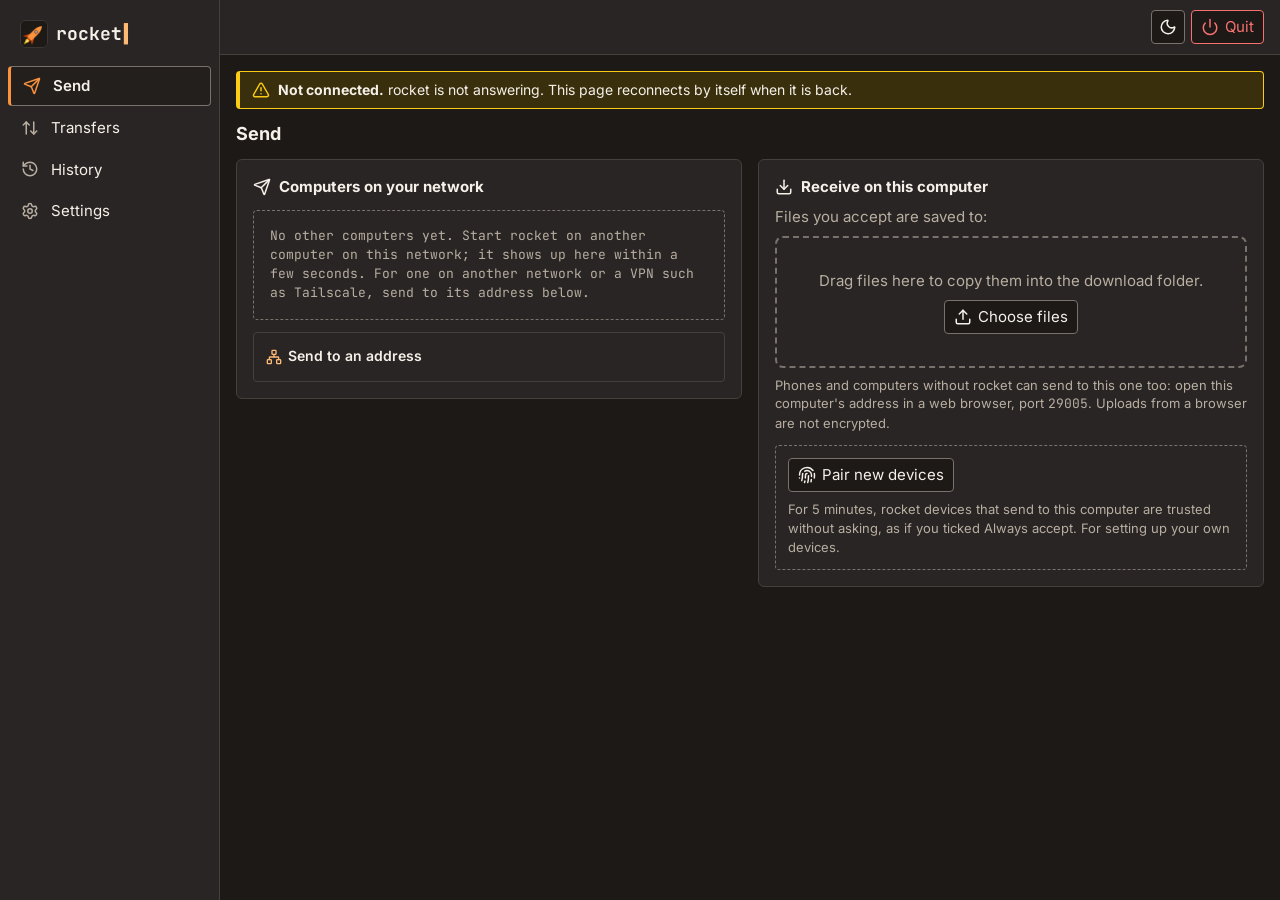
==== commit ba382c98: "feat: send to an address, trust senders from the command line, pairing Send to an address: the deskt" ====
--- a/web/index.html
+++ b/web/index.html
@@ -109,9 +109,25 @@
                 </li>
               </template>
             </ul>
-            <p class="empty" x-show="!peers.length">No other computers yet. Start rocket on another computer on this network; it shows up here within a few seconds.</p>
-            <input type="file" x-ref="file" class="sr" multiple tabindex="-1" aria-hidden="true" @change="onPicked('file')">
-            <input type="file" x-ref="folder" class="sr" webkitdirectory multiple tabindex="-1" aria-hidden="true" @change="onPicked('folder')">
+            <p class="empty" x-show="!peers.length">No other computers yet. Start rocket on another computer on this network; it shows up here within a few seconds. For one on another network or a VPN such as Tailscale, send to its address below.</p>
+            <details class="addrsend" :open="addrOpen" @toggle="addrOpen = $el.open">
+              <summary><svg class="ico" aria-hidden="true" focusable="false"><use href="icons.svg#i-network"></use></svg>Send to an address</summary>
+              <form @submit.prevent="pickForAddr(false)">
+                <label for="addr-in">Host or IP address, and port</label>
+                <div class="addrrow">
+                  <input type="text" id="addr-in" class="mono" x-model="addr" list="addr-recent" placeholder="100.101.102.103 or home-pc:29005"
+                         autocomplete="off" autocapitalize="off" spellcheck="false" aria-describedby="addr-hint" :aria-invalid="addrBad() ? 'true' : 'false'">
+                  <datalist id="addr-recent"><template x-for="a in recentAddrs" :key="a"><option :value="a"></option></template></datalist>
+                  <button type="submit" class="primary" :disabled="stopped || !parseAddr(addr)">
+                    <svg class="ico" aria-hidden="true" focusable="false"><use href="icons.svg#i-file"></use></svg>Send files</button>
+                  <button type="button" :disabled="stopped || !parseAddr(addr)" @click="pickForAddr(true)">
+                    <svg class="ico" aria-hidden="true" focusable="false"><use href="icons.svg#i-folder"></use></svg>Send folder</button>
+                </div>
+                <p class="hint" id="addr-hint" x-text="addrBad() ? 'Not a host or IP address. Add :port after a host name or IP if it is not 29005.' : 'For a computer or phone that discovery does not find: another subnet, or a VPN such as Tailscale (its 100.x address or MagicDNS name). Port 29005 if left out. The other side is not checked against a fingerprint, so make sure the address is right.'"></p>
+              </form>
+            </details>
+            <input type="file" x-ref="file" class="sr" multiple tabindex="-1" aria-hidden="true" @change="onPicked('file')" @cancel="repick = null">
+            <input type="file" x-ref="folder" class="sr" webkitdirectory multiple tabindex="-1" aria-hidden="true" @change="onPicked('folder')" @cancel="repick = null">
           </section>
 
           <section class="card" aria-labelledby="h-here">
@@ -126,6 +142,28 @@
               <input type="file" x-ref="drop" class="sr" multiple tabindex="-1" aria-hidden="true" @change="onDropPick()">
             </div>
             <p class="sub">Phones and computers without rocket can send to this one too: open this computer's address in a web browser, port <span class="mono" x-text="self.port || 29005"></span>. Uploads from a browser are not encrypted.</p>
+            <div class="pairbox" :class="{on: pair.open}" aria-live="polite">
+              <template x-if="!pair.open">
+                <div>
+                  <button type="button" :disabled="stopped" @click="setPairing(300)">
+                    <svg class="ico" aria-hidden="true" focusable="false"><use href="icons.svg#i-fingerprint"></use></svg>Pair new devices</button>
+                  <p class="hint">For 5 minutes, rocket devices that send to this computer are trusted without asking, as if you ticked Always accept. For setting up your own devices.</p>
+                </div>
+              </template>
+              <template x-if="pair.open">
+                <div>
+                  <p class="pairnow"><svg class="ico s-warn" aria-hidden="true" focusable="false"><use href="icons.svg#i-fingerprint"></use></svg>
+                    <span>Pairing: <b class="mono" x-text="pairLeft"></b> left</span>
+                    <button type="button" @click="setPairing(0)"><svg class="ico" aria-hidden="true" focusable="false"><use href="icons.svg#i-x"></use></svg>Stop</button></p>
+                  <p class="hint">Send from each of your devices now. They are trusted without asking; anyone else on the network who sends now is trusted too.</p>
+                  <ul class="plain paired" x-show="paired.length" aria-label="Devices paired">
+                    <template x-for="p in paired" :key="p.fingerprint">
+                      <li><svg class="ico s-ok" aria-hidden="true" focusable="false"><use href="icons.svg#i-circle-check"></use></svg><span x-text="p.name"></span> <span class="mono meta" x-text="p.fingerprint"></span></li>
+                    </template>
+                  </ul>
+                </div>
+              </template>
+            </div>
           </section>
         </div>
       </section>
@@ -146,7 +184,7 @@
                 <button type="button" class="small" x-show="!x.local" :disabled="stopped" @click="cancel(x)" :aria-label="'Cancel ' + countWhat(x.name, x.files)">
                   <svg class="ico" aria-hidden="true" focusable="false"><use href="icons.svg#i-square"></use></svg>Cancel</button>
               </div>
-              <p class="xfile" x-show="x.state === 'reconnecting'">Connection lost<span x-show="x.retryError" x-text="x.retryError ? ': ' + x.retryError.replace(/[.]$/, '') : ''"></span>. rocket tries again by itself and continues where it stopped.</p>
+              <p class="xfile" x-show="x.state === 'reconnecting'">Connection lost<span x-show="x.retryError" x-text="x.retryError ? ': ' + x.retryError.replace(/[.]$/, '') : ''"></span>. rocket tries again by itself and continues where it stopped.<span x-show="held[x.id]"> Keep this page open: it holds the files.</span></p>
               <p class="xfile" x-show="x.state !== 'reconnecting' && x.files > 1 && x.fileIndex" x-text="'File ' + x.fileIndex + ' of ' + x.files + ': ' + (x.file || '')"></p>
               <div class="xbar">
                 <div class="track" role="progressbar" aria-valuemin="0" aria-valuemax="100" :aria-valuenow="pct(x.sent, x.total)"
--- a/web/styles.css
+++ b/web/styles.css
@@ -242,3 +242,26 @@
 .offer{animation:offerin .18s ease-out}
 @keyframes offerin{from{transform:translateY(-6px);opacity:0}to{transform:none;opacity:1}}
 }
+
+/* Send to an address (a host discovery does not reach) */
+.addrsend{margin:var(--s3) 0 0;border:1px solid var(--line);border-radius:var(--radius);background:var(--bg-elev);padding:var(--s2) var(--s3)}
+.addrsend summary{display:flex;align-items:center;gap:6px;cursor:pointer;font-weight:600;font-size:14px;min-height:32px}
+.addrsend summary .ico{width:16px;height:16px;color:var(--link)}
+.addrsend form{margin-top:var(--s2)}
+.addrsend label{margin:0 0 var(--s1)}
+.addrrow{display:flex;flex-wrap:wrap;gap:var(--s2);align-items:center}
+.addrrow input{flex:1 1 160px;width:auto;min-width:0}
+.addrsend .hint{font-size:13px;color:var(--muted);margin:var(--s2) 0 0}
+.addrsend input[aria-invalid=true]{border-color:var(--bad)}
+
+/* Pairing window */
+.pairbox{margin-top:var(--s3);border:1px dashed var(--line-strong);border-radius:var(--radius);padding:var(--s3)}
+.pairbox.on{border-style:solid;border-color:var(--warn);background:var(--warnbg)}
+.pairbox .hint{font-size:13px;color:var(--muted);margin:var(--s2) 0 0}
+.pairnow{display:flex;flex-wrap:wrap;align-items:center;gap:var(--s2);margin:0;font-weight:600}
+.pairnow>span{flex:1 1 auto}
+.pairnow .ico{width:18px;height:18px}
+.paired{margin:var(--s2) 0 0}
+.paired li{display:flex;align-items:center;gap:6px;flex-wrap:wrap;font-size:14px;padding:2px 0}
+.paired .ico{width:16px;height:16px}
+.paired .meta{font-size:12px;color:var(--muted)}
